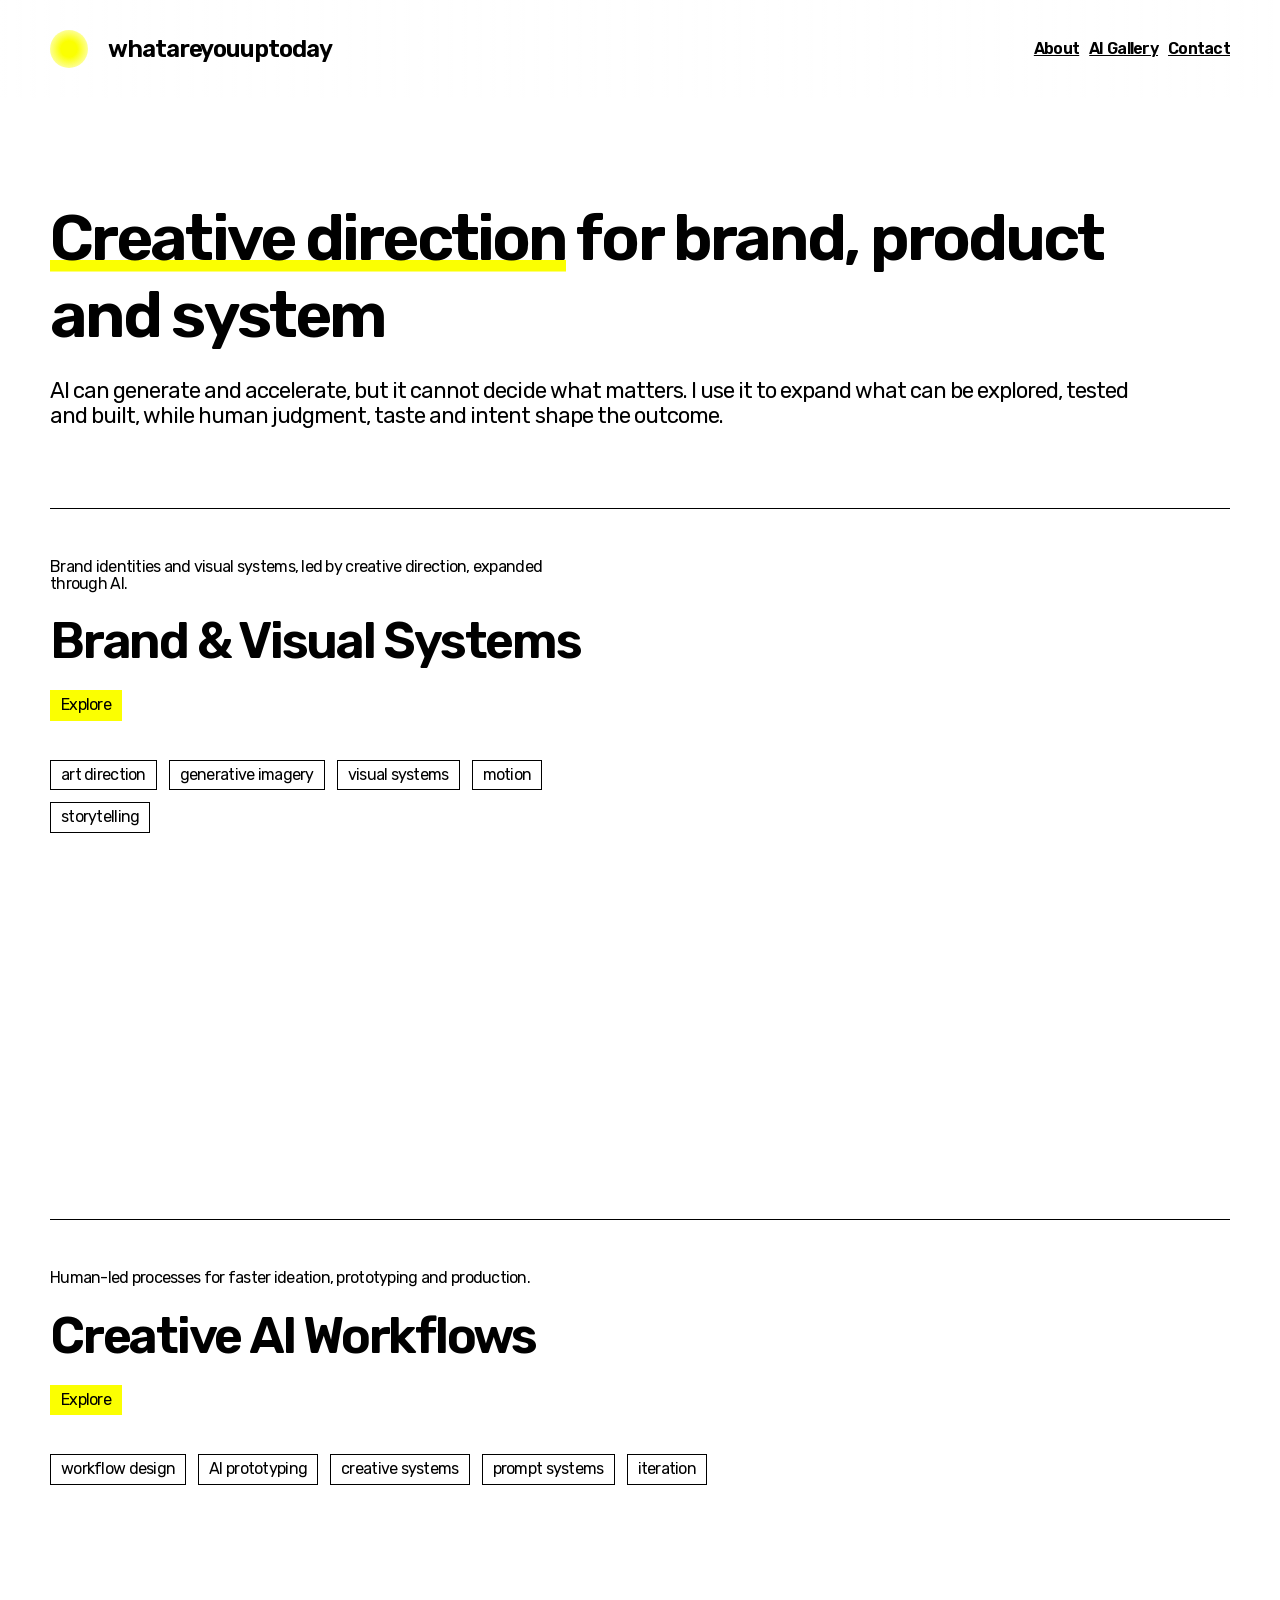
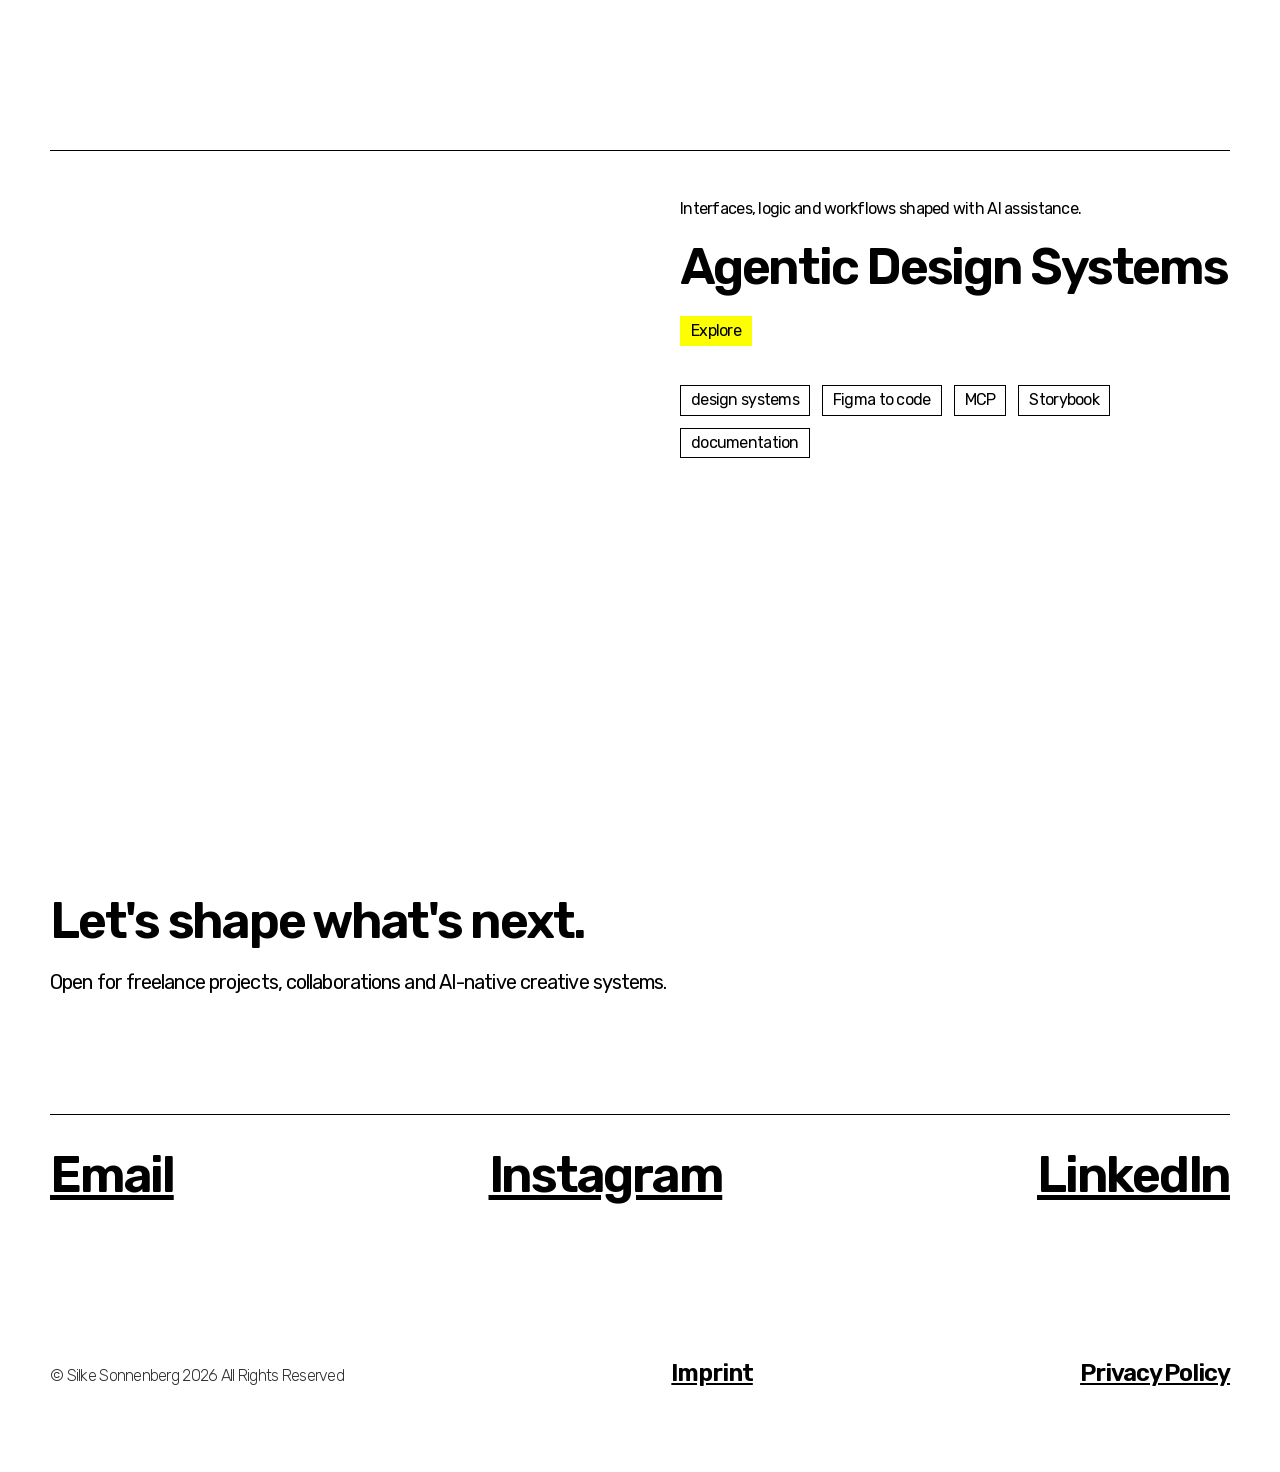
==== index.html @ 744fd03e "Add AI Gallery page with masonry wall and site nav link - New /ai-gallery page: portfolio-header + C" ====
<!DOCTYPE html>
<html lang="en">
<head>
  <meta charset="UTF-8">
  <meta name="viewport" content="width=device-width, initial-scale=1.0">
  <title>whatareyouuptoday — Silke Sonnenberg</title>
  <meta name="description" content="Creative direction for brand, product and system. Silke Sonnenberg connects human-led design with AI-native workflows.">
  <meta property="og:title" content="whatareyouuptoday — Silke Sonnenberg">
  <meta property="og:description" content="Creative direction for brand, product and system. Silke Sonnenberg connects human-led design with AI-native workflows.">
  <meta property="og:type" content="website">
  <meta property="og:url" content="https://whatareyouuptoday.com">
  <meta property="og:image" content="https://whatareyouuptoday.com/images/og-image.webp">
  <meta name="twitter:card" content="summary_large_image">
  <meta name="twitter:title" content="whatareyouuptoday — Silke Sonnenberg">
  <meta name="twitter:description" content="Creative direction for brand, product and system. Silke Sonnenberg connects human-led design with AI-native workflows.">
  <meta name="twitter:image" content="https://whatareyouuptoday.com/images/og-image.webp">
  <link rel="icon" href="/favicon.ico" sizes="32x32">
  <link rel="icon" href="/favicon.svg" type="image/svg+xml">
  <link rel="apple-touch-icon" href="/apple-touch-icon.png">
  <link rel="manifest" href="/site.webmanifest">
  <link rel="stylesheet" href="styles.css">
  <noscript><style>.reveal{opacity:1;transform:none}</style></noscript>
</head>
<body>
  <!-- Navigation -->
  <nav class="nav">
    <a href="/" class="nav-logo">
      <div class="nav-logo-dot"></div>
      <span class="nav-logo-text">whatareyouuptoday</span>
    </a>
    <div class="nav-links">
      <a href="/about">About</a>
      <a href="/ai-gallery">AI Gallery</a>
      <a href="mailto:silke@lecaid.com">Contact</a>
    </div>
    <button class="burger" aria-label="Toggle menu">
      <span></span>
      <span></span>
      <span></span>
    </button>
  </nav>

  <!-- Mobile Overlay -->
  <div class="mobile-overlay">
    <a href="/">Home</a>
    <a href="/branding">Branding</a>
    <a href="/workflow">AI Workflows</a>
    <a href="/agentic">Agentic Design</a>
    <a href="/ai-gallery">AI Gallery</a>
    <a href="/about">About</a>
    <a href="mailto:silke@lecaid.com">Contact</a>
  </div>

  <main class="page">
    <!-- Hero Text -->
    <section class="content hero-text">
      <h1><span class="highlight-underline">Creative direction</span> for brand, product and system</h1>
      <p>AI can generate and accelerate, but it cannot decide what matters. I use it to expand what can be explored, tested and built, while human judgment, taste and intent shape the outcome.</p>
    </section>

    <!-- Project: AI Visual Design -->
    <section class="content project-card reveal">
      <div class="project-info">
        <p class="project-label">Brand identities and visual systems, led by creative direction, expanded through AI.</p>
        <h2 class="project-title">Brand &amp; Visual Systems</h2>
        <a href="/branding" class="btn">Explore</a>
        <div class="project-tags">
          <span class="tag">art direction</span>
          <span class="tag">generative imagery</span>
          <span class="tag">visual systems</span>
          <span class="tag">motion</span>
          <span class="tag">storytelling</span>
        </div>
      </div>
      <div class="project-img large">
        <div class="carousel">
          <img src="images/carousel_branding/01-branding.webp" alt="Brand visual 1">
          <img src="images/carousel_branding/02-branding.webp" alt="Brand visual 2">
          <img src="images/carousel_branding/03-branding.webp" alt="Brand visual 3">
          <img src="images/carousel_branding/04-branding.webp" alt="Brand visual 4">
          <img src="images/carousel_branding/05-branding.webp" alt="Brand visual 5">
          <img src="images/carousel_branding/06-branding.webp" alt="Brand visual 6">
          <img src="images/carousel_branding/07-branding.webp" alt="Brand visual 7">
          <img src="images/carousel_branding/08-branding.webp" alt="Brand visual 8">
        </div>
      </div>
    </section>

    <!-- Project: AI Integration in Creative Workflows -->
    <section class="content project-card reveal">
      <div class="project-info">
        <p class="project-label">Human-led processes for faster ideation, prototyping and production.</p>
        <h2 class="project-title">Creative AI Workflows</h2>
        <a href="/workflow" class="btn">Explore</a>
        <div class="project-tags">
          <span class="tag">workflow design</span>
          <span class="tag">AI prototyping</span>
          <span class="tag">creative systems</span>
          <span class="tag">prompt systems</span>
          <span class="tag">iteration</span>
        </div>
      </div>
      <div class="project-img medium">
        <video autoplay loop muted playsinline style="object-fit: contain; width: 100%; height: 100%; mix-blend-mode: multiply; -webkit-mask-image: linear-gradient(to bottom, transparent 0%, black 5%); mask-image: linear-gradient(to bottom, transparent 0%, black 5%);">
          <source src="videos/flow.mp4" type="video/mp4">
        </video>
      </div>
    </section>

    <!-- Project: Agentic Design -->
    <section class="content project-card reverse reveal">
      <div class="project-info">
        <p class="project-label">Interfaces, logic and workflows shaped with AI assistance.</p>
        <h2 class="project-title">Agentic Design Systems</h2>
        <a href="/agentic" class="btn">Explore</a>
        <div class="project-tags">
          <span class="tag">design systems</span>
          <span class="tag">Figma to code</span>
          <span class="tag">MCP</span>
          <span class="tag">Storybook</span>
          <span class="tag">documentation</span>
        </div>
      </div>
      <div class="project-img large">
        <video autoplay loop muted playsinline style="object-fit: contain; width: 100%; height: 100%; mix-blend-mode: multiply; -webkit-mask-image: linear-gradient(to bottom, transparent, black 5%, black 95%, transparent), linear-gradient(to right, transparent, black 5%, black 95%, transparent); -webkit-mask-composite: destination-in; mask-image: linear-gradient(to bottom, transparent, black 5%, black 95%, transparent), linear-gradient(to right, transparent, black 5%, black 95%, transparent); mask-composite: intersect;">
          <source src="videos/loader.mp4" type="video/mp4">
        </video>
      </div>
    </section>

    <!-- Say Hi -->
    <section class="content say-hi reveal">
      <h2>Let's shape what's next.</h2>
      <p class="say-hi-text">Open for freelance projects, collaborations and AI-native creative systems.</p>
    </section>

    <!-- Footer -->
    <footer class="content footer">
      <div class="footer-links">
        <a href="mailto:silke@lecaid.com">Email</a>
        <a href="https://www.instagram.com/whatareyouuptoday/" target="_blank" rel="noopener">Instagram</a>
        <a href="https://www.linkedin.com/in/silke-sonnenberg" target="_blank" rel="noopener">LinkedIn</a>
      </div>
      <div class="footer-bottom">
        <p class="caption">&copy; Silke Sonnenberg 2026 All Rights Reserved</p>
        <p><a href="/imprint">Imprint</a></p>
        <p><a href="/privacy">Privacy Policy</a></p>
      </div>
    </footer>
  </main>

  <script>
    const burger = document.querySelector('.burger');
    const overlay = document.querySelector('.mobile-overlay');

    burger.addEventListener('click', () => {
      burger.classList.toggle('active');
      overlay.classList.toggle('active');
      document.body.style.overflow = overlay.classList.contains('active') ? 'hidden' : '';
    });

    overlay.querySelectorAll('a').forEach(link => {
      link.addEventListener('click', () => {
        burger.classList.remove('active');
        overlay.classList.remove('active');
        document.body.style.overflow = '';
      });
    });

    const observer = new IntersectionObserver((entries) => {
      entries.forEach(entry => {
        if (entry.isIntersecting) {
          entry.target.classList.add('visible');
          observer.unobserve(entry.target);
        }
      });
    }, { threshold: 0.15 });

    document.querySelectorAll('.reveal').forEach(el => observer.observe(el));

    document.querySelectorAll('video source[src*="flow.mp4"]').forEach(s => { s.parentElement.playbackRate = 2; });
  </script>
<script defer src="/_vercel/insights/script.js"></script>
<script defer src="/_vercel/speed-insights/script.js"></script>
</body>
</html>
---- styles.css ----
/* ==========================================
   whatareyouuptoday — Portfolio Styles
   ========================================== */

/* Self-hosted Rubik (GDPR compliant — no Google Fonts CDN requests) */
@font-face {
  font-family: 'Rubik';
  font-style: normal;
  font-weight: 300;
  font-display: swap;
  src: url(fonts/rubik-latin.woff2) format('woff2');
}

@font-face {
  font-family: 'Rubik';
  font-style: normal;
  font-weight: 400;
  font-display: swap;
  src: url(fonts/rubik-latin.woff2) format('woff2');
}

@font-face {
  font-family: 'Rubik';
  font-style: normal;
  font-weight: 600;
  font-display: swap;
  src: url(fonts/rubik-latin.woff2) format('woff2');
}

/* Reset & Base */
*, *::before, *::after {
  margin: 0;
  padding: 0;
  box-sizing: border-box;
}

html {
  scroll-behavior: smooth;
}

body {
  font-family: 'Rubik', sans-serif;
  font-size: 20px;
  background: #ffffff;
  color: #000000;
  -webkit-font-smoothing: antialiased;
  -moz-osx-font-smoothing: grayscale;
}

a {
  color: inherit;
  text-decoration: underline;
}

img {
  display: block;
  max-width: 100%;
}

/* ==========================================
   Typography
   ========================================== */

.heading {
  font-weight: 600;
  font-size: 38px;
  line-height: 1.2;
  letter-spacing: -1.71px;
}

.body-copy {
  font-weight: 400;
  line-height: 1.15;
  letter-spacing: -0.9px;
}

.caption-2 {
  font-weight: 400;
  font-size: 16px;
  line-height: 1.03;
  letter-spacing: -0.72px;
}

.link-text {
  font-weight: 400;
  font-size: 16px;
  line-height: 1.03;
  letter-spacing: -0.72px;
}

.caption {
  font-weight: 300;
  font-size: 16px;
  line-height: 1.25;
  letter-spacing: -0.72px;
  color: #313131;
}

.caption-3 {
  font-weight: 300;
  font-size: 16px;
  line-height: 1.03;
  letter-spacing: -0.72px;
}

/* ==========================================
   Layout
   ========================================== */

.page {
  display: flex;
  flex-direction: column;
  align-items: center;
  padding: 0 50px;
  min-height: 100vh;
}

.content {
  width: 100%;
  max-width: 1180px;
}

/* ==========================================
   Navigation
   ========================================== */

.nav {
  position: fixed;
  top: 0;
  left: 0;
  right: 0;
  display: flex;
  align-items: center;
  justify-content: space-between;
  padding: 30px 50px 30px;
  z-index: 100;
  background: linear-gradient(to right, rgba(255,255,255,0.95), rgba(255,255,255,0.6));
  backdrop-filter: blur(8px);
  -webkit-backdrop-filter: blur(8px);
}

.nav-logo {
  display: flex;
  align-items: center;
  gap: 20px;
  text-decoration: none;
}

.nav-logo-dot {
  width: 38px;
  height: 38px;
  background: radial-gradient(circle, #fbff01 30%, transparent 100%);
  border-radius: 50%;
  flex-shrink: 0;
  animation: morph 6s ease-in-out infinite;
}

@keyframes morph {
  0%   { border-radius: 50%; transform: scale(1) rotate(0deg); }
  25%  { border-radius: 45% 55% 50% 50%; transform: scale(1.1) rotate(90deg); }
  50%  { border-radius: 50% 45% 55% 50%; transform: scale(1.15) rotate(180deg); }
  75%  { border-radius: 55% 50% 45% 55%; transform: scale(1.1) rotate(270deg); }
  100% { border-radius: 50%; transform: scale(1) rotate(360deg); }
}

.nav-logo-text {
  font-weight: 600;
  font-size: 24px;
  line-height: 1.52;
  letter-spacing: -1.08px;
  white-space: nowrap;
}

.nav-links {
  display: flex;
  align-items: center;
  gap: 10px;
  font-weight: 600;
  font-size: 16px;
  line-height: 1.03;
  letter-spacing: -0.72px;
}

.nav-links a {
  text-decoration: underline;
}

/* Mobile burger */
.burger {
  display: none;
  flex-direction: column;
  gap: 6px;
  cursor: pointer;
  z-index: 200;
  background: none;
  border: none;
  padding: 4px;
}

.burger span {
  display: block;
  width: 24px;
  height: 2px;
  background: #000;
  transition: transform 0.3s, opacity 0.3s;
}

.burger.active span:nth-child(1) {
  transform: translateY(8px) rotate(45deg);
}

.burger.active span:nth-child(2) {
  opacity: 0;
}

.burger.active span:nth-child(3) {
  transform: translateY(-8px) rotate(-45deg);
}

.mobile-overlay {
  display: none;
  position: fixed;
  inset: 0;
  background: #ffffff;
  z-index: 150;
  flex-direction: column;
  align-items: flex-start;
  justify-content: center;
  padding: 40px 20px;
  gap: 24px;
}

.mobile-overlay.active {
  display: flex;
}

.mobile-overlay a {
  font-weight: 600;
  font-size: 42px;
  line-height: 1.2;
  letter-spacing: -1.89px;
  text-decoration: none;
}

.mobile-overlay a:hover {
  text-decoration: underline;
}

/* ==========================================
   Button
   ========================================== */

.btn {
  display: inline-flex;
  align-items: center;
  justify-content: center;
  padding: 6px 10px;
  background: #fbff01;
  border: 1px solid #fbff01;
  font-family: 'Rubik', sans-serif;
  font-weight: 400;
  font-size: 16px;
  line-height: 1.03;
  letter-spacing: -0.72px;
  color: #000;
  text-decoration: none;
  cursor: pointer;
  transition: background 0.2s, transform 0.2s;
}

.btn:hover {
  background: #e8ec00;
  transform: translateY(-1px);
}

/* ==========================================
   Home — Hero Text
   ========================================== */

.hero-text {
  padding-top: 200px;
  padding-bottom: 80px;
  padding-right: 100px;
}

.hero-text h1 {
  font-weight: 600;
  font-size: 64px;
  line-height: 1.2;
  letter-spacing: -2.88px;
}

.hero-text p {
  font-weight: 400;
  font-size: 22px;
  line-height: 1.15;
  letter-spacing: -0.99px;
  margin-top: 24px;
}

.hero-text .btn {
  margin-top: 20px;
}

/* ==========================================
   Home — Project Cards
   ========================================== */

.project-card {
  display: flex;
  gap: 50px;
  align-items: flex-start;
  border-top: 0.5px solid #000;
  padding: 50px 0 80px;
}

.project-card.reverse {
  flex-direction: row-reverse;
}

.project-info {
  flex: 1;
  display: flex;
  flex-direction: column;
  gap: 19px;
  min-width: 0;
  align-items: flex-start;
}

.project-label {
  font-weight: 400;
  font-size: 16px;
  line-height: 1.03;
  letter-spacing: -0.72px;
}

.project-title {
  font-weight: 600;
  font-size: 50px;
  line-height: 1.2;
  letter-spacing: -2.25px;
}

/* Tags */
.project-tags {
  display: flex;
  flex-wrap: wrap;
  gap: 12px;
  margin-top: 20px;
}

.tag {
  display: inline-flex;
  align-items: center;
  justify-content: center;
  padding: 6px 10px;
  border: 1px solid #000;
  font-family: 'Rubik', sans-serif;
  font-weight: 400;
  font-size: 16px;
  line-height: 1.03;
  letter-spacing: -0.72px;
  color: #000;
  white-space: nowrap;
}

.project-img {
  flex-shrink: 0;
  border-radius: 4px;
  overflow: hidden;
}

.project-img img {
  width: 100%;
  height: 100%;
  object-fit: cover;
}

.project-img.large {
  width: 580px;
  height: 580px;
}

.project-img.medium {
  width: 400px;
  height: 400px;
}

.project-img.small {
  width: 300px;
  height: 300px;
}

/* ==========================================
   Carousel — CSS Crossfade
   ========================================== */

.carousel {
  position: relative;
  width: 100%;
  height: 100%;
}

.carousel img {
  position: absolute;
  inset: 0;
  width: 100%;
  height: 100%;
  object-fit: cover;
  opacity: 0;
  animation: carousel-fade 8s infinite;
}

.carousel img:nth-child(1) { animation-delay: 0s; }
.carousel img:nth-child(2) { animation-delay: 1s; }
.carousel img:nth-child(3) { animation-delay: 2s; }
.carousel img:nth-child(4) { animation-delay: 3s; }
.carousel img:nth-child(5) { animation-delay: 4s; }
.carousel img:nth-child(6) { animation-delay: 5s; }
.carousel img:nth-child(7) { animation-delay: 6s; }
.carousel img:nth-child(8) { animation-delay: 7s; }

@keyframes carousel-fade {
  0%      { opacity: 0; }
  2%      { opacity: 1; }
  12.5%   { opacity: 1; }
  14.5%   { opacity: 0; }
  100%    { opacity: 0; }
}

/* Two-image swap (used on workflow-02) */
.swap-two {
  position: relative;
  width: 100%;
  height: 100%;
}

.swap-two img {
  position: absolute;
  inset: 0;
  width: 100%;
  height: 100%;
  object-fit: cover;
  border-radius: 4px;
}

.swap-two img:nth-child(1) { animation: swap-a 8s infinite; }
.swap-two img:nth-child(2) { animation: swap-b 8s infinite; }

@keyframes swap-a {
  0%   { opacity: 1; }
  45%  { opacity: 1; }
  55%  { opacity: 0; }
  95%  { opacity: 0; }
  100% { opacity: 1; }
}

@keyframes swap-b {
  0%   { opacity: 0; }
  45%  { opacity: 0; }
  55%  { opacity: 1; }
  95%  { opacity: 1; }
  100% { opacity: 0; }
}

/* ==========================================
   Home — Say Hi
   ========================================== */

.say-hi {
  display: flex;
  flex-direction: column;
  align-items: flex-start;
  gap: 20px;
  padding: 30px 0 120px;
  padding-right: 120px;
}

.say-hi h2 {
  font-weight: 600;
  font-size: 50px;
  line-height: 1.2;
  letter-spacing: -2.25px;
}

.say-hi-text {
  font-weight: 400;
  line-height: 1.15;
  letter-spacing: -0.9px;
}

/* ==========================================
   Explore More Section
   ========================================== */

.explore-more {
  padding: 30px 0;
  display: flex;
  flex-direction: column;
  gap: 48px;
}

.explore-more-heading {
  font-weight: 600;
  font-size: 50px;
  line-height: 1.2;
  letter-spacing: -2.25px;
}

.explore-more-sub {
  font-weight: 400;
  font-size: 22px;
  line-height: 1.15;
  letter-spacing: -0.99px;
}

.explore-projects {
  display: flex;
  gap: 48px;
}

.explore-project {
  flex: 1;
  border-top: 0.5px solid #000;
  padding: 50px 0;
  display: flex;
  flex-direction: column;
  gap: 50px;
}

.explore-project-info {
  display: flex;
  flex-direction: column;
  align-items: flex-start;
  gap: 19px;
}

.explore-project-img {
  width: 100%;
  aspect-ratio: 1;
  border-radius: 4px;
  overflow: hidden;
}

.explore-project-img img {
  width: 100%;
  height: 100%;
  object-fit: cover;
}

/* ==========================================
   Imprint Page
   ========================================== */

.imprint {
  padding-top: 200px;
  padding-bottom: 80px;
  max-width: 1180px;
}

.imprint-inner {
  max-width: 800px;
}

.imprint-title {
  font-weight: 600;
  font-size: 52px;
  line-height: 1.2;
  letter-spacing: -2.34px;
  margin-bottom: 40px;
}

.imprint-block {
  margin-bottom: 40px;
}

.imprint-block h2 {
  font-weight: 600;
  font-size: 22px;
  line-height: 1.15;
  letter-spacing: -0.99px;
  margin-bottom: 12px;
}

.imprint-block p {
  font-weight: 400;
  font-size: 18px;
  line-height: 1.5;
  letter-spacing: -0.81px;
}

.imprint-block p + p {
  margin-top: 12px;
}

.imprint-block ul {
  font-weight: 400;
  font-size: 18px;
  line-height: 1.5;
  letter-spacing: -0.81px;
  padding-left: 20px;
  margin-top: 12px;
}

.imprint-block ul + p {
  margin-top: 12px;
}

/* ==========================================
   Footer
   ========================================== */

.footer {
  display: flex;
  flex-direction: column;
  justify-content: space-between;
  padding-bottom: 80px;
  width: 100%;
}

.footer-links {
  display: flex;
  justify-content: space-between;
  border-top: 1px solid #000;
  padding: 30px 0 150px;
}

.footer-links a {
  font-weight: 600;
  font-size: 50px;
  line-height: 1.2;
  letter-spacing: -2.25px;
  text-decoration: underline;
}

.footer-bottom {
  display: flex;
  justify-content: space-between;
  align-items: baseline;
  font-weight: 600;
  font-size: 24px;
  line-height: 1.52;
  letter-spacing: -1.08px;
}

/* ==========================================
   Portfolio Page — Header
   ========================================== */

.portfolio-header {
  padding-top: 200px;
  padding-bottom: 80px;
  padding-right: 100px;
  display: flex;
  flex-direction: column;
  gap: 20px;
}

.portfolio-header .title-group {
  display: flex;
  flex-direction: column;
  gap: 19px;
}

.portfolio-header .subtitle {
  font-weight: 400;
  font-size: 18px;
  line-height: 1.03;
  letter-spacing: -0.81px;
}

.portfolio-header h1 {
  font-weight: 600;
  font-size: 64px;
  line-height: 1.2;
  letter-spacing: -2.88px;
}

.highlight-underline {
  background-image: linear-gradient(#FBFF01, #FBFF01);
  background-position: 0 88%;
  background-size: 100% 0.18em;
  background-repeat: no-repeat;
  padding-bottom: 0.05em;
}

.portfolio-header .description {
  font-weight: 600;
  font-size: 50px;
  line-height: 1.2;
  letter-spacing: -2.25px;
}

.portfolio-intro {
  font-weight: 400;
  line-height: 1.15;
  letter-spacing: -0.9px;
}

/* ==========================================
   Portfolio Page — Image Gallery
   ========================================== */

.gallery-item {
  padding: 30px 0 80px;
  display: flex;
  flex-direction: column;
  gap: 24px;
}

.gallery-item.center {
  align-items: center;
  padding-left: 240px;
  padding-right: 240px;
}

.gallery-item.left {
  align-items: flex-start;
  padding-right: 300px;
}

.gallery-item.right {
  align-items: flex-end;
  padding-left: 200px;
}

.gallery-item.wide {
  align-items: flex-start;
}

.gallery-item.medium-left {
  align-items: flex-start;
}

.gallery-item.medium-center {
  align-items: center;
  padding-left: 130px;
  padding-right: 130px;
}

.gallery-item.small-center {
  align-items: center;
  padding-left: 280px;
  padding-right: 280px;
}

.gallery-img {
  width: 100%;
  overflow: hidden;
}

.gallery-img img {
  width: 100%;
  height: 100%;
  object-fit: cover;
  display: block;
}

.gallery-img.portrait {
  aspect-ratio: 2521 / 3358;
}

.gallery-img.landscape {
  aspect-ratio: 778 / 584;
}

.gallery-img.landscape-wide {
  aspect-ratio: 3034 / 2025;
}

.gallery-img.wide-cinema {
  aspect-ratio: 1100 / 600;
}

.gallery-img.fixed-medium {
  width: 862px;
  height: 500px;
}

.gallery-img.square {
  width: 620px;
  height: 620px;
}

.gallery-img.full-wide {
  aspect-ratio: 978 / 567;
}

.gallery-caption {
  font-weight: 300;
  font-size: 16px;
  line-height: 1.25;
  letter-spacing: -0.72px;
  color: #313131;
  width: 100%;
}

.gallery-caption.text-center {
  text-align: center;
}

.gallery-text {
  display: flex;
  flex-direction: column;
  align-items: flex-start;
  gap: 8px;
}

.frame-skill {
  background: #e9e9e9;
  padding: 6px;
  margin-top: 12px;
}

.frame-skill p {
  font-weight: 400;
  font-size: 16px;
  line-height: 1.15;
  letter-spacing: -0.72px;
  color: #313131;
}

.gallery-text > .btn,
.gallery-text .btn-row {
  margin-top: 16px;
}

.btn-row .btn {
  margin-top: 0;
}

.btn-row {
  display: flex;
  flex-wrap: wrap;
  gap: 12px;
}

.gallery-item.right .gallery-text,
.gallery-item.right .gallery-caption {
  align-self: stretch;
}

/* ==========================================
   Portfolio Page — Mid Text
   ========================================== */

.mid-text {
  padding-bottom: 80px;
  padding-right: 100px;
}

.mid-text p {
  font-weight: 600;
  font-size: 50px;
  line-height: 1.2;
  letter-spacing: -2.25px;
}

/* ==========================================
   About Page
   ========================================== */

.about-bio {
  padding: 200px 0 100px;
  padding-right: 120px;
}

.about-intro {
  display: flex;
  flex-direction: column;
  gap: 24px;
}

.about-headline {
  font-weight: 600;
  font-size: 64px;
  line-height: 1.2;
  letter-spacing: -2.88px;
}

.about-body {
  font-weight: 400;
  font-size: 22px;
  line-height: 1.15;
  letter-spacing: -0.99px;
  display: flex;
  flex-direction: column;
  gap: 0;
}

.about-body .about-break {
  margin-bottom: 24px;
}

.about-skill {
  display: flex;
  flex-direction: column;
  gap: 16px;
}

.about-skill .project-tags {
  margin-top: 0;
}

.about-skill-title {
  font-weight: 600;
  font-size: 38px;
  line-height: 1.2;
  letter-spacing: -1.71px;
}

.about-body + .about-skill {
  margin-top: 26px;
}

.about-skill + .about-skill {
  margin-top: 24px;
}

.about-now {
  display: flex;
  gap: 50px;
  padding-bottom: 100px;
}

.about-now-left {
  width: 565px;
  flex-shrink: 0;
  border-top: 0.75px solid #000;
  padding-top: 200px;
  padding-bottom: 80px;
}

.about-now-text {
  display: flex;
  flex-direction: column;
  align-items: flex-start;
  gap: 20px;
}

.about-now-label {
  font-weight: 400;
  font-size: 16px;
  line-height: 1.03;
  letter-spacing: -0.72px;
}

.about-now-heading {
  font-weight: 600;
  font-size: 52px;
  line-height: 1.2;
  letter-spacing: -2.34px;
}

.about-now-body {
  font-weight: 400;
  font-size: 22px;
  line-height: 1.15;
  letter-spacing: -0.99px;
}

.about-now-right {
  flex: 1;
  display: flex;
  flex-direction: column;
}

.about-portrait {
  width: 565px;
  height: 966px;
  overflow: hidden;
}

.about-portrait img {
  width: 100%;
  height: 100%;
  object-fit: cover;
}

.explore-more-cta {
  display: flex;
  flex-direction: column;
  gap: 20px;
}

/* ==========================================
   AI Gallery — Masonry Wall
   ========================================== */

.gallery-grid {
  column-count: 3;
  column-gap: 20px;
  margin-top: 48px;
}

.gallery-tile {
  break-inside: avoid;
  margin-bottom: 20px;
  overflow: hidden;
  background: #e9e9e9;
}

.gallery-tile img {
  display: block;
  width: 100%;
  height: auto;
  transition: transform 0.6s cubic-bezier(0.16, 1, 0.3, 1);
}

.gallery-tile:hover img {
  transform: scale(1.04);
}

@media (max-width: 1024px) {
  .gallery-grid { column-count: 2; }
}

@media (max-width: 768px) {
  .gallery-grid {
    column-count: 2;
    margin-top: 30px;
  }
}

/* ==========================================
   Scroll Reveal Animations
   ========================================== */

.reveal {
  opacity: 0;
  transform: translateY(32px);
  transition: opacity 0.7s cubic-bezier(0.16, 1, 0.3, 1),
              transform 0.7s cubic-bezier(0.16, 1, 0.3, 1);
}

.reveal.visible {
  opacity: 1;
  transform: translateY(0);
}

/* ==========================================
   Responsive — Tablet (max-width: 1024px)
   ========================================== */

@media (max-width: 1024px) {
  .page {
    padding: 0 50px;
  }

  .nav {
    padding: 30px 50px;
  }

  .hero-text {
    padding-top: 200px;
    padding-right: 0;
  }

  .hero-text h1 {
    font-size: 42px;
    letter-spacing: -1.89px;
  }

  .hero-text p {
    font-size: 18px;
    letter-spacing: -0.81px;
  }

  /* Project cards — stack on tablet */
  .project-card {
    gap: 50px;
  }

  .project-img.large {
    width: 325px;
    height: 325px;
  }

  .project-img.medium {
    width: 325px;
    height: 325px;
  }

  .project-img.small {
    width: 325px;
    height: 325px;
  }

  .project-card.reverse {
    flex-direction: row;
  }

  .project-title {
    font-size: 36px;
    letter-spacing: -1.62px;
  }

  /* Gallery */
  .gallery-item.center {
    padding-left: 100px;
    padding-right: 100px;
  }

  .gallery-item.left {
    padding-right: 0;
  }

  .gallery-item.right {
    padding-left: 100px;
  }

  .gallery-item.medium-center {
    padding-left: 50px;
    padding-right: 50px;
  }

  .gallery-item.small-center {
    padding-left: 100px;
    padding-right: 100px;
  }

  .gallery-img.fixed-medium {
    width: 100%;
    height: auto;
    aspect-ratio: 862 / 500;
  }

  .gallery-img.square {
    width: 500px;
    height: 500px;
  }

  /* Portfolio header */
  .portfolio-header {
    padding-right: 0;
  }

  .portfolio-header h1 {
    font-size: 42px;
    letter-spacing: -1.89px;
  }

  .portfolio-header .description {
    font-size: 36px;
    letter-spacing: -1.62px;
  }

  /* Mid text */
  .mid-text {
    padding-right: 0;
  }

  .mid-text p {
    font-size: 36px;
    letter-spacing: -1.62px;
  }

  /* About */
  .about-bio {
    padding-right: 0;
  }

  .about-headline {
    font-size: 42px;
    letter-spacing: -1.89px;
  }

  .about-skill-title {
    font-size: 30px;
    letter-spacing: -1.35px;
  }

  .about-body + .about-skill {
    margin-top: 0;
  }

  .about-intro {
    gap: 20px;
  }

  .about-skill {
    gap: 12px;
  }

  .about-now {
    flex-direction: column;
    gap: 0;
  }

  .about-now-left {
    width: 100%;
    padding-top: 50px;
    padding-bottom: 50px;
  }

  .about-now-heading {
    font-size: 38px;
    letter-spacing: -1.71px;
  }

  .about-portrait {
    width: 451px;
    height: 697px;
  }

  /* Explore More */
  .explore-more-heading {
    font-size: 36px;
    letter-spacing: -1.62px;
  }

  .explore-projects {
    flex-direction: column;
    gap: 0;
  }

  .explore-project {
    flex-direction: row;
    gap: 50px;
  }

  .explore-project-info {
    flex: 1;
  }

  .explore-project-img {
    flex: 1;
    max-width: 50%;
  }

  .project-title {
    font-size: 36px;
    letter-spacing: -1.62px;
  }

  /* Footer */
  .footer-links a {
    font-size: 36px;
    letter-spacing: -1.62px;
  }

  .footer-bottom {
    font-size: 18px;
    letter-spacing: -0.81px;
  }

  .say-hi {
    padding-right: 0;
  }

  .say-hi h2 {
    font-size: 36px;
    letter-spacing: -1.62px;
  }

  /* Imprint */
  .imprint-title {
    font-size: 38px;
    letter-spacing: -1.71px;
  }
}

/* ==========================================
   Responsive — Mobile (max-width: 768px)
   ========================================== */

@media (max-width: 768px) {
  body {
    font-size: 18px;
  }

  .caption-2,
  .project-label {
    font-size: 16px;
  }

  .page {
    padding: 0 20px;
  }

  .nav {
    padding: 20px 20px;
  }

  .nav-links {
    display: none;
  }

  .burger {
    display: flex;
  }

  /* Hero */
  .hero-text {
    padding-top: 170px;
    padding-bottom: 40px;
    padding-right: 0;
  }

  .hero-text h1 {
    font-size: 32px;
    letter-spacing: -1.44px;
  }

  .hero-text p {
    font-size: 18px;
    letter-spacing: -0.81px;
  }

  /* Project cards — stack vertically */
  .project-card {
    flex-direction: column-reverse;
    gap: 30px;
  }

  .project-card.reverse {
    flex-direction: column-reverse;
  }

  .project-img.large,
  .project-img.medium,
  .project-img.small {
    width: 100%;
    height: auto;
    aspect-ratio: 1;
  }

  .project-title {
    font-size: 30px;
    letter-spacing: -1.35px;
  }

  /* Gallery */
  .gallery-item.center,
  .gallery-item.left,
  .gallery-item.right,
  .gallery-item.medium-center,
  .gallery-item.small-center {
    padding-left: 0;
    padding-right: 0;
  }

  .gallery-img.fixed-medium {
    width: 100%;
    height: auto;
    aspect-ratio: 862 / 500;
  }

  .gallery-img.square {
    width: 100%;
    height: auto;
    aspect-ratio: 1;
  }

  /* Portfolio header */
  .portfolio-header {
    padding-top: 170px;
    padding-right: 0;
  }

  .portfolio-header h1 {
    font-size: 32px;
    letter-spacing: -1.44px;
  }

  .portfolio-header .description {
    font-size: 30px;
    letter-spacing: -1.35px;
  }

  /* Mid text */
  .mid-text {
    padding-right: 0;
  }

  .mid-text p {
    font-size: 30px;
    letter-spacing: -1.35px;
  }

  /* About */
  .about-headline {
    font-size: 32px;
    letter-spacing: -1.44px;
  }

  .about-skill-title {
    font-size: 30px;
    letter-spacing: -1.35px;
  }

  .about-body {
    font-size: 18px;
    letter-spacing: -0.81px;
  }

  .about-body + .about-skill {
    margin-top: 48px;
  }

  .about-now {
    flex-direction: column;
  }

  .about-now-left {
    width: 100%;
    padding-top: 30px;
    padding-bottom: 30px;
  }

  .about-now-heading {
    font-size: 30px;
    letter-spacing: -1.35px;
  }

  .about-portrait {
    width: 100%;
    height: auto;
    aspect-ratio: 335 / 510;
  }

  /* Explore More */
  .explore-more-heading {
    font-size: 30px;
    letter-spacing: -1.35px;
  }

  .explore-more-sub {
    font-size: 18px;
    letter-spacing: -0.81px;
  }

  .explore-projects {
    flex-direction: column;
  }

  .explore-project {
    flex-direction: column;
  }

  .explore-project-img {
    max-width: 100%;
  }

  /* Footer */
  .footer-links {
    flex-direction: column;
    gap: 40px;
    padding-bottom: 60px;
  }

  .footer-links a {
    font-size: 30px;
    letter-spacing: -1.35px;
  }

  .footer-bottom {
    flex-direction: column;
    gap: 8px;
    font-size: 18px;
  }

  /* Say Hi */
  .say-hi {
    padding-right: 0;
    gap: 20px;
    padding-bottom: 60px;
  }

  .say-hi h2 {
    font-size: 30px;
    letter-spacing: -1.35px;
  }

  /* Imprint */
  .imprint {
    padding-top: 140px;
    padding-bottom: 60px;
  }

  .imprint-title {
    font-size: 38px;
    letter-spacing: -1.71px;
    margin-bottom: 32px;
  }

  .imprint-block {
    margin-bottom: 32px;
  }

  .imprint-block h2 {
    font-size: 20px;
    margin-bottom: 10px;
  }

  .imprint-block p {
    font-size: 16px;
  }

  .imprint-block ul {
    font-size: 16px;
  }
}
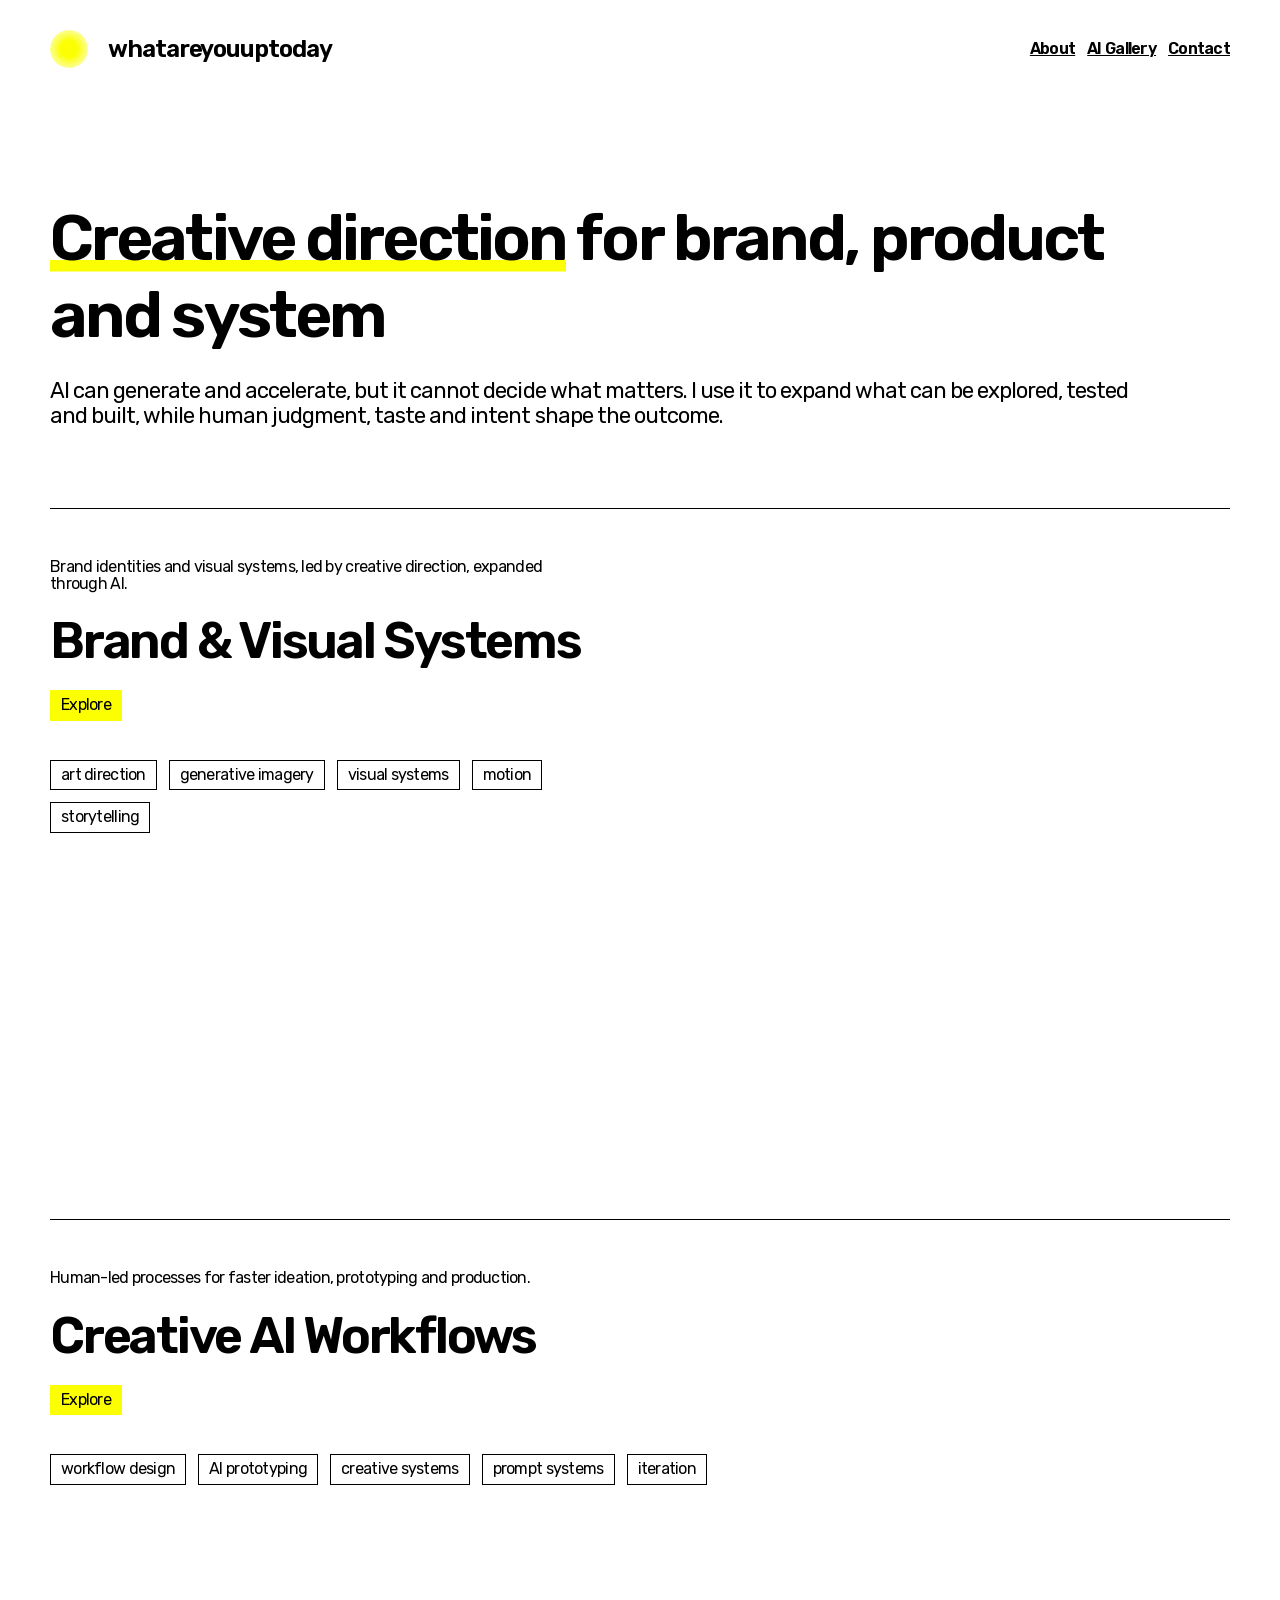
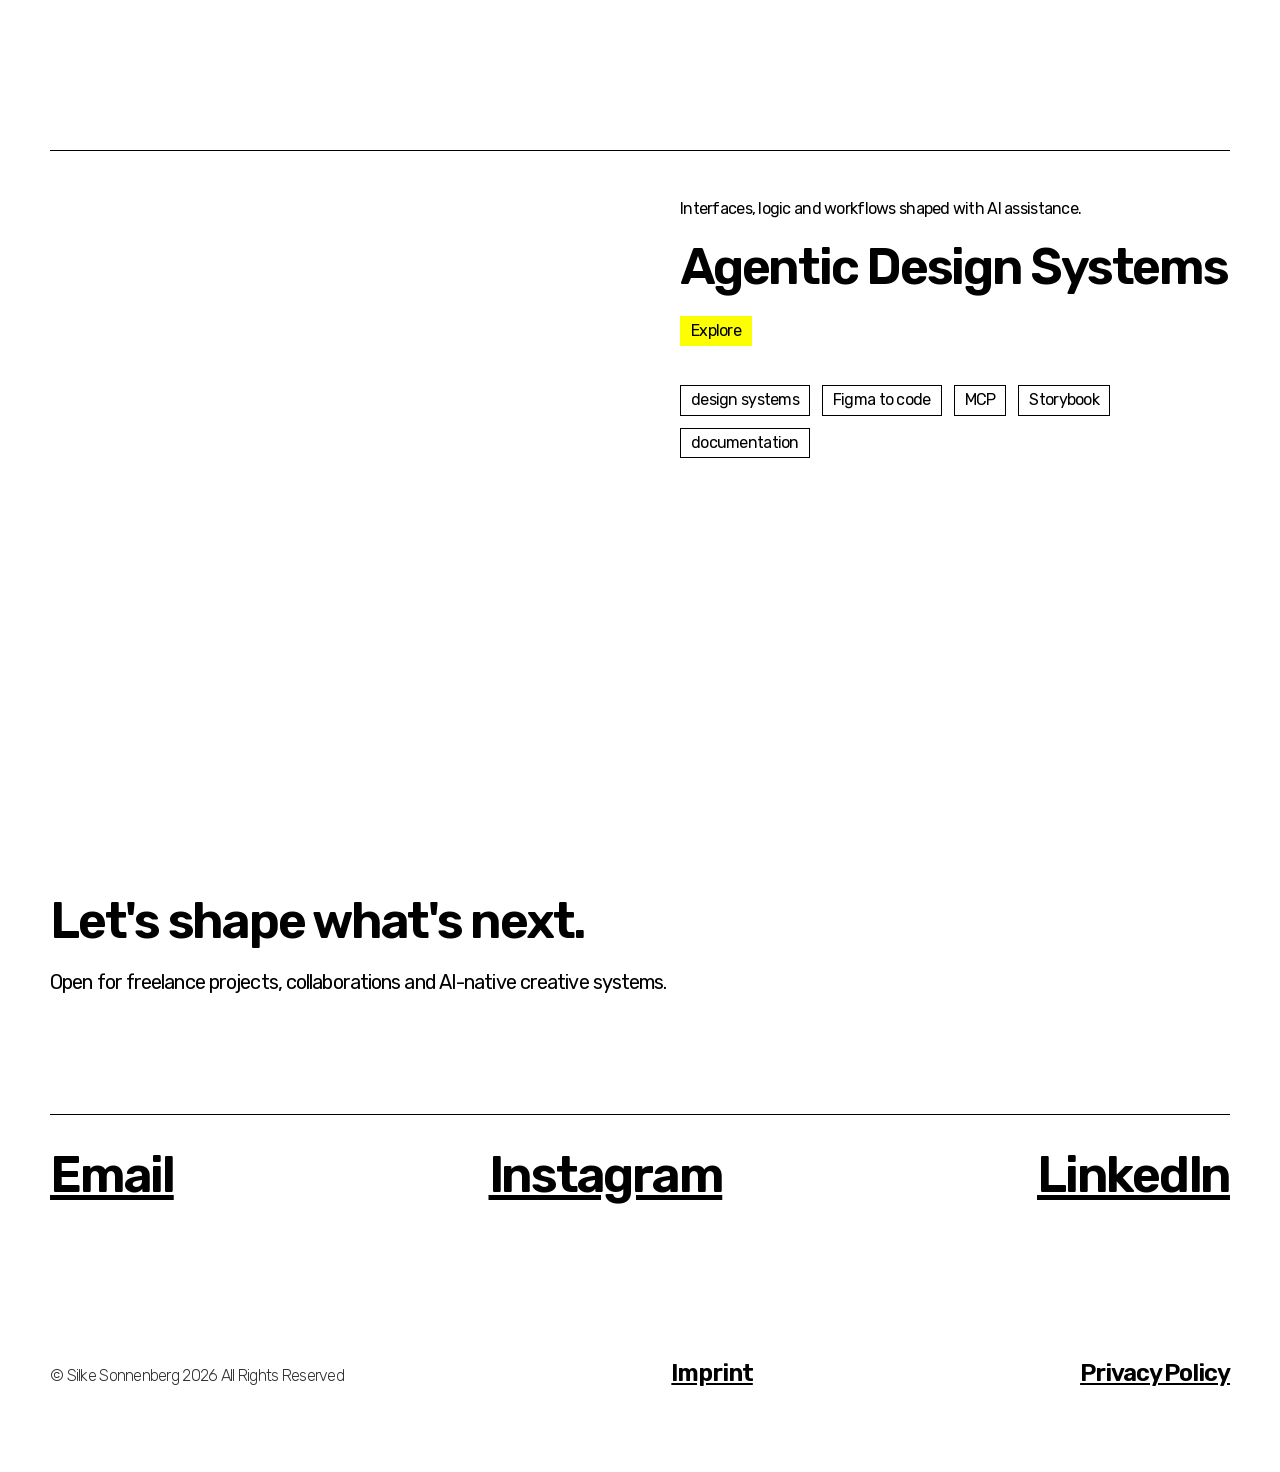
==== commit 38d5a2f9: "Add Open Graph image for social share previews - Add images/open-graph-image.jpg (1800x945, 1.91:1) " ====
--- a/index.html
+++ b/index.html
@@ -9,11 +9,11 @@
   <meta property="og:description" content="Creative direction for brand, product and system. Silke Sonnenberg connects human-led design with AI-native workflows.">
   <meta property="og:type" content="website">
   <meta property="og:url" content="https://whatareyouuptoday.com">
-  <meta property="og:image" content="https://whatareyouuptoday.com/images/og-image.webp">
+  <meta property="og:image" content="https://whatareyouuptoday.com/images/open-graph-image.jpg">
   <meta name="twitter:card" content="summary_large_image">
   <meta name="twitter:title" content="whatareyouuptoday — Silke Sonnenberg">
   <meta name="twitter:description" content="Creative direction for brand, product and system. Silke Sonnenberg connects human-led design with AI-native workflows.">
-  <meta name="twitter:image" content="https://whatareyouuptoday.com/images/og-image.webp">
+  <meta name="twitter:image" content="https://whatareyouuptoday.com/images/open-graph-image.jpg">
   <link rel="icon" href="/favicon.ico" sizes="32x32">
   <link rel="icon" href="/favicon.svg" type="image/svg+xml">
   <link rel="apple-touch-icon" href="/apple-touch-icon.png">
--- a/styles.css
+++ b/styles.css
@@ -174,7 +174,7 @@
 .nav-links {
   display: flex;
   align-items: center;
-  gap: 10px;
+  gap: 12px;
   font-weight: 600;
   font-size: 16px;
   line-height: 1.03;
@@ -988,9 +988,27 @@
    ========================================== */
 
 .gallery-grid {
+  --cols: 3;
+  margin-top: 48px;
+  /* No-JS fallback: CSS multi-column masonry */
   column-count: 3;
   column-gap: 20px;
-  margin-top: 48px;
+}
+
+/* JS-built balanced masonry: tiles distributed into shortest column */
+.gallery-grid.is-masonry {
+  column-count: initial;
+  display: flex;
+  align-items: flex-start;
+  gap: 20px;
+}
+
+.gallery-col {
+  flex: 1 1 0;
+  min-width: 0;
+  display: flex;
+  flex-direction: column;
+  gap: 20px;
 }
 
 .gallery-tile {
@@ -1000,6 +1018,10 @@
   background: #e9e9e9;
 }
 
+.gallery-grid.is-masonry .gallery-tile {
+  margin-bottom: 0;
+}
+
 .gallery-tile img {
   display: block;
   width: 100%;
@@ -1011,14 +1033,34 @@
   transform: scale(1.04);
 }
 
+/* Fade tiles in without vertical movement, so masonry columns stay
+   top-aligned even while images reveal at different heights. */
+.gallery-tile.reveal {
+  transform: none;
+}
+
 @media (max-width: 1024px) {
-  .gallery-grid { column-count: 2; }
+  .gallery-grid {
+    --cols: 2;
+    column-count: 2;
+  }
 }
 
 @media (max-width: 768px) {
   .gallery-grid {
+    --cols: 2;
     column-count: 2;
+    column-gap: 12px;
     margin-top: 30px;
+  }
+  .gallery-grid.is-masonry {
+    gap: 12px;
+  }
+  .gallery-col {
+    gap: 12px;
+  }
+  .gallery-tile {
+    margin-bottom: 12px;
   }
 }
 
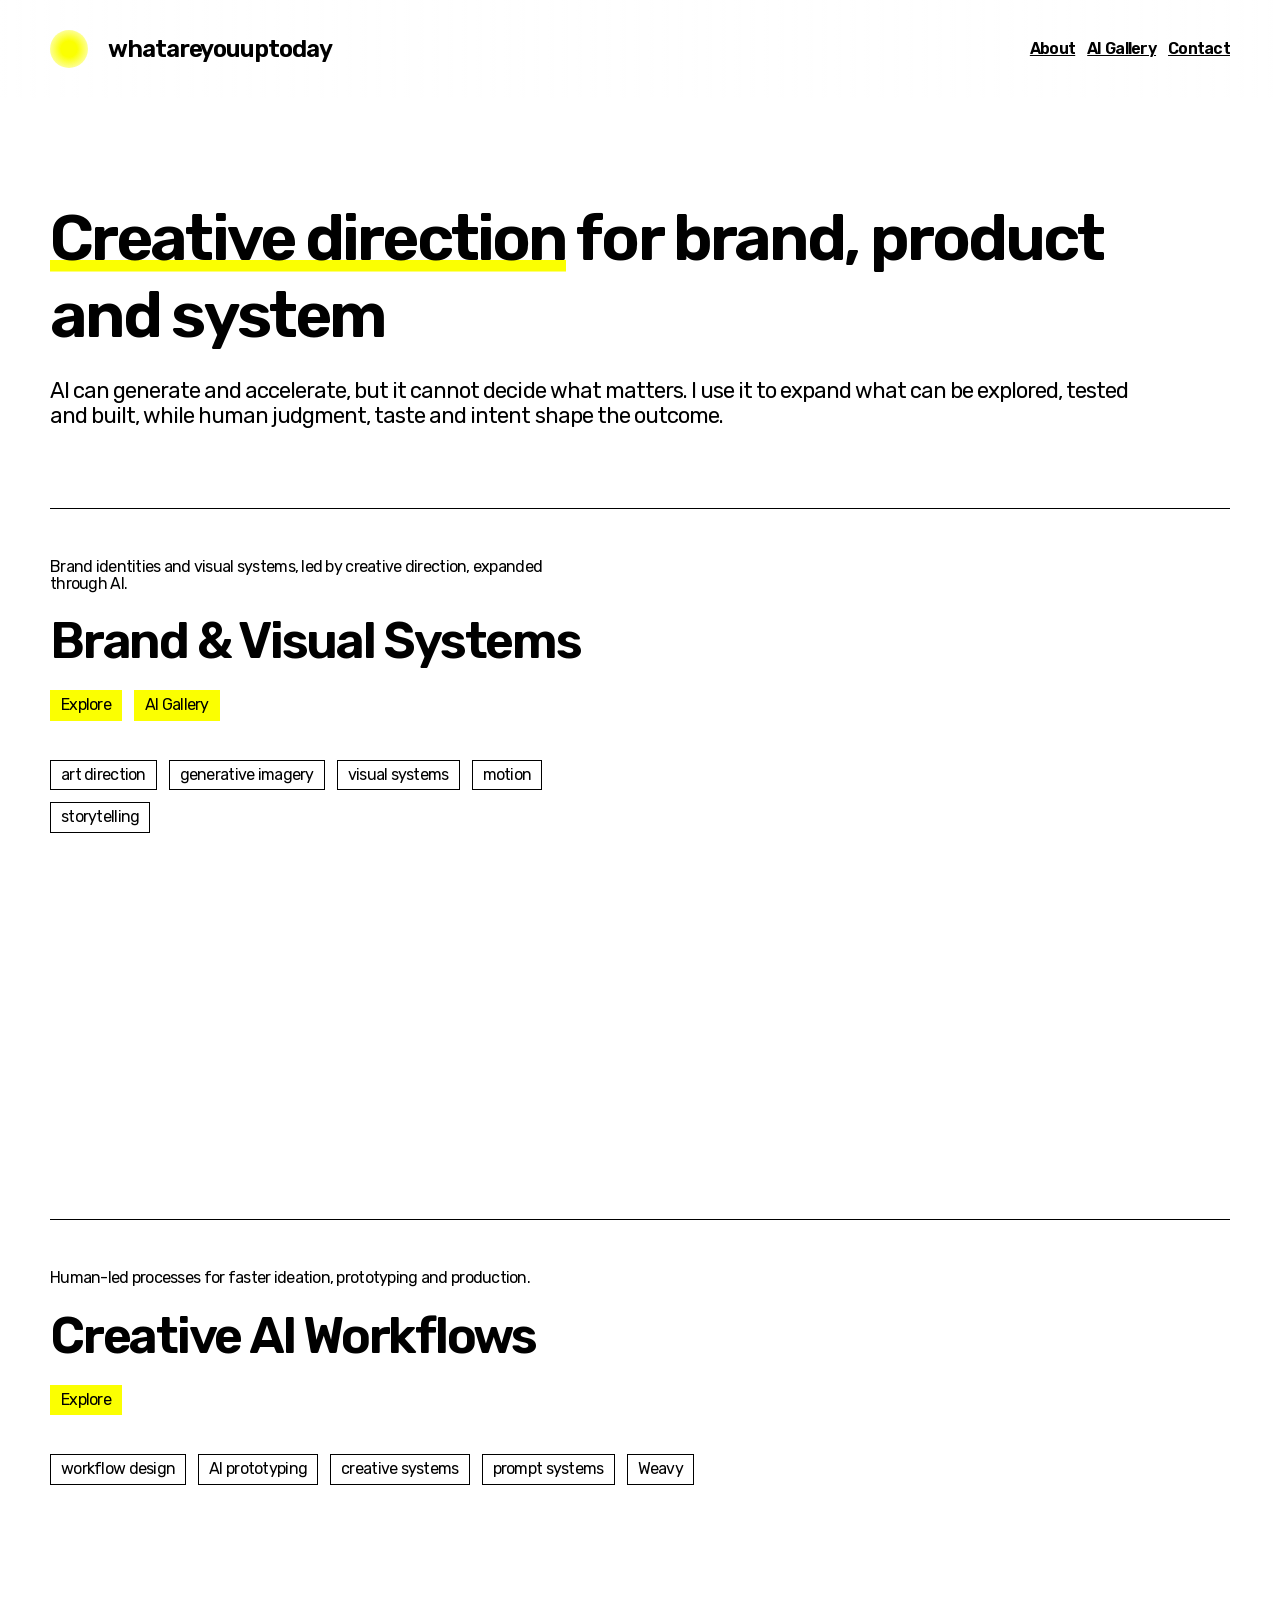
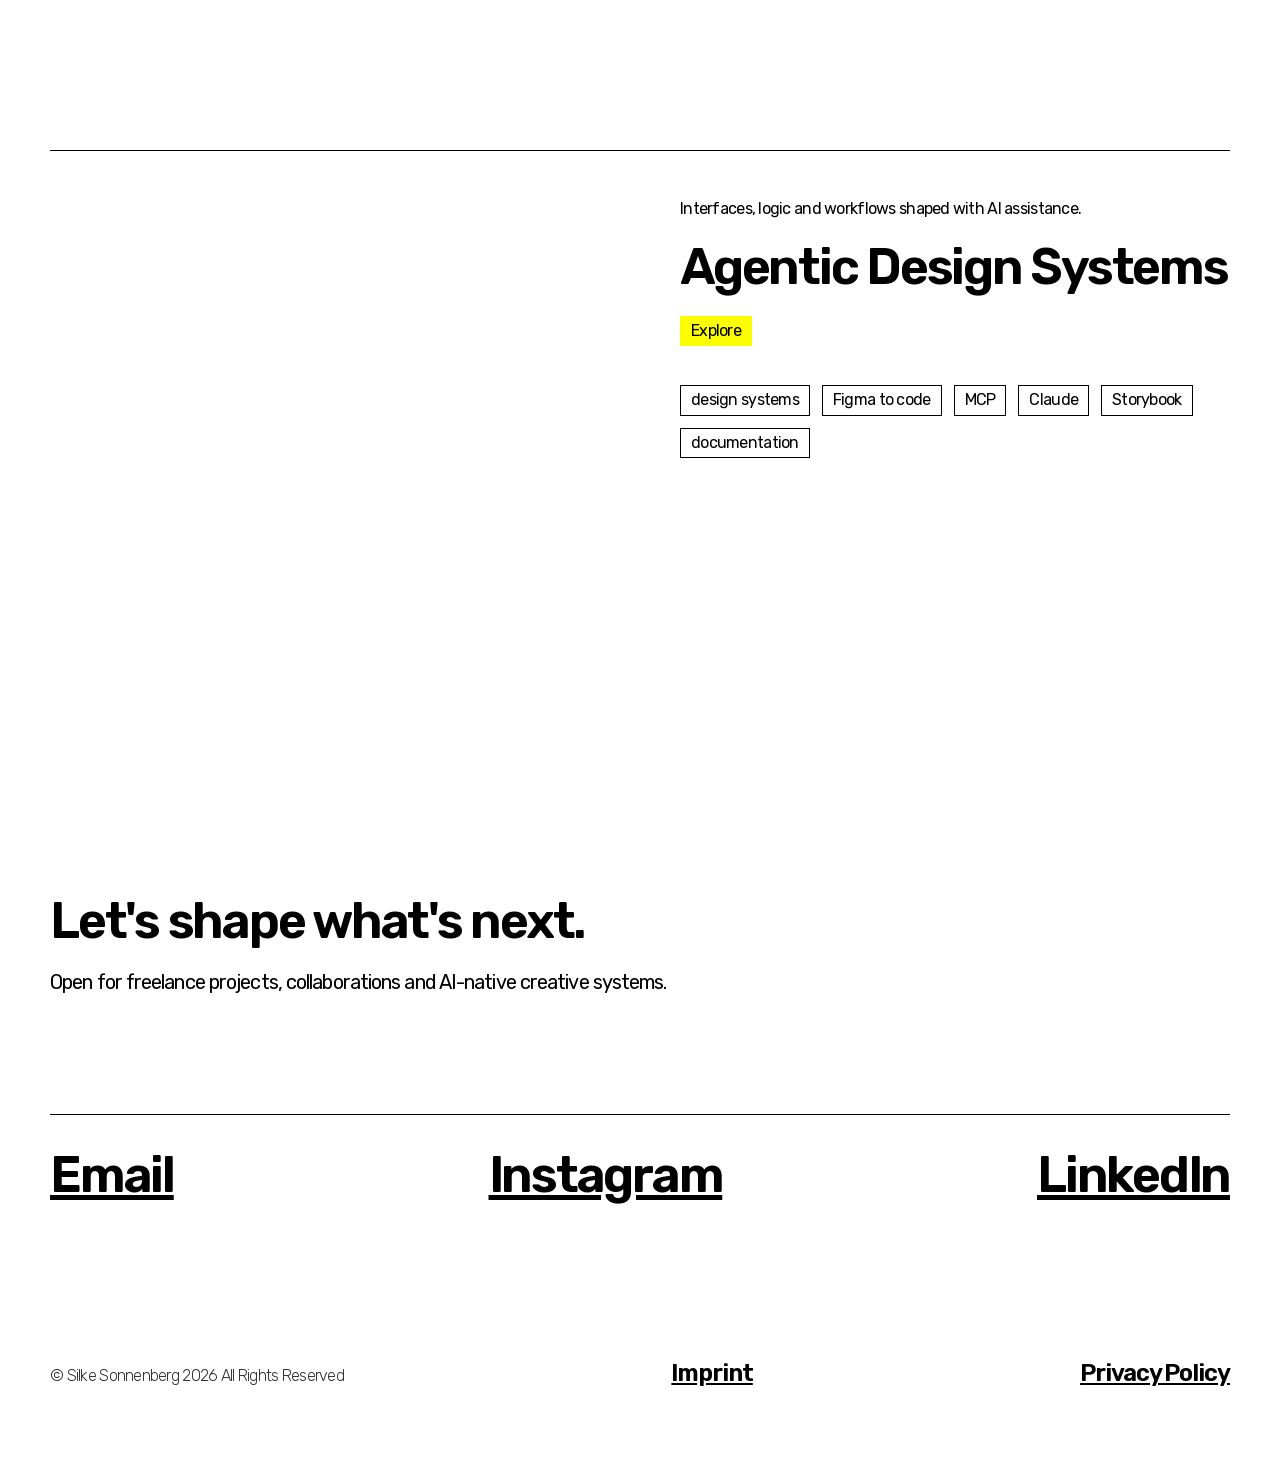
==== commit 58bb3a95: "Homepage: add AI Gallery button and update project tags - Brand & Visual Systems card: add "AI Galle" ====
--- a/index.html
+++ b/index.html
@@ -4,15 +4,15 @@
   <meta charset="UTF-8">
   <meta name="viewport" content="width=device-width, initial-scale=1.0">
   <title>whatareyouuptoday — Silke Sonnenberg</title>
-  <meta name="description" content="Creative direction for brand, product and system. Silke Sonnenberg connects human-led design with AI-native workflows.">
+  <meta name="description" content="Silke Sonnenberg pairs human-led design with AI-native workflows. AI expands what can be explored, tested and built, while taste and intent shape the outcome.">
   <meta property="og:title" content="whatareyouuptoday — Silke Sonnenberg">
-  <meta property="og:description" content="Creative direction for brand, product and system. Silke Sonnenberg connects human-led design with AI-native workflows.">
+  <meta property="og:description" content="Silke Sonnenberg pairs human-led design with AI-native workflows. AI expands what can be explored, tested and built, while taste and intent shape the outcome.">
   <meta property="og:type" content="website">
   <meta property="og:url" content="https://whatareyouuptoday.com">
   <meta property="og:image" content="https://whatareyouuptoday.com/images/open-graph-image.jpg">
   <meta name="twitter:card" content="summary_large_image">
   <meta name="twitter:title" content="whatareyouuptoday — Silke Sonnenberg">
-  <meta name="twitter:description" content="Creative direction for brand, product and system. Silke Sonnenberg connects human-led design with AI-native workflows.">
+  <meta name="twitter:description" content="Silke Sonnenberg pairs human-led design with AI-native workflows. AI expands what can be explored, tested and built, while taste and intent shape the outcome.">
   <meta name="twitter:image" content="https://whatareyouuptoday.com/images/open-graph-image.jpg">
   <link rel="icon" href="/favicon.ico" sizes="32x32">
   <link rel="icon" href="/favicon.svg" type="image/svg+xml">
@@ -58,12 +58,15 @@
       <p>AI can generate and accelerate, but it cannot decide what matters. I use it to expand what can be explored, tested and built, while human judgment, taste and intent shape the outcome.</p>
     </section>
 
-    <!-- Project: AI Visual Design -->
+    <!-- Project: Brand & Visual Systems -->
     <section class="content project-card reveal">
       <div class="project-info">
         <p class="project-label">Brand identities and visual systems, led by creative direction, expanded through AI.</p>
         <h2 class="project-title">Brand &amp; Visual Systems</h2>
-        <a href="/branding" class="btn">Explore</a>
+        <div class="btn-row">
+          <a href="/branding" class="btn">Explore</a>
+          <a href="/ai-gallery" class="btn">AI Gallery</a>
+        </div>
         <div class="project-tags">
           <span class="tag">art direction</span>
           <span class="tag">generative imagery</span>
@@ -86,7 +89,7 @@
       </div>
     </section>
 
-    <!-- Project: AI Integration in Creative Workflows -->
+    <!-- Project: Creative AI Workflows -->
     <section class="content project-card reveal">
       <div class="project-info">
         <p class="project-label">Human-led processes for faster ideation, prototyping and production.</p>
@@ -97,7 +100,7 @@
           <span class="tag">AI prototyping</span>
           <span class="tag">creative systems</span>
           <span class="tag">prompt systems</span>
-          <span class="tag">iteration</span>
+          <span class="tag">Weavy</span>
         </div>
       </div>
       <div class="project-img medium">
@@ -117,6 +120,7 @@
           <span class="tag">design systems</span>
           <span class="tag">Figma to code</span>
           <span class="tag">MCP</span>
+          <span class="tag">Claude</span>
           <span class="tag">Storybook</span>
           <span class="tag">documentation</span>
         </div>
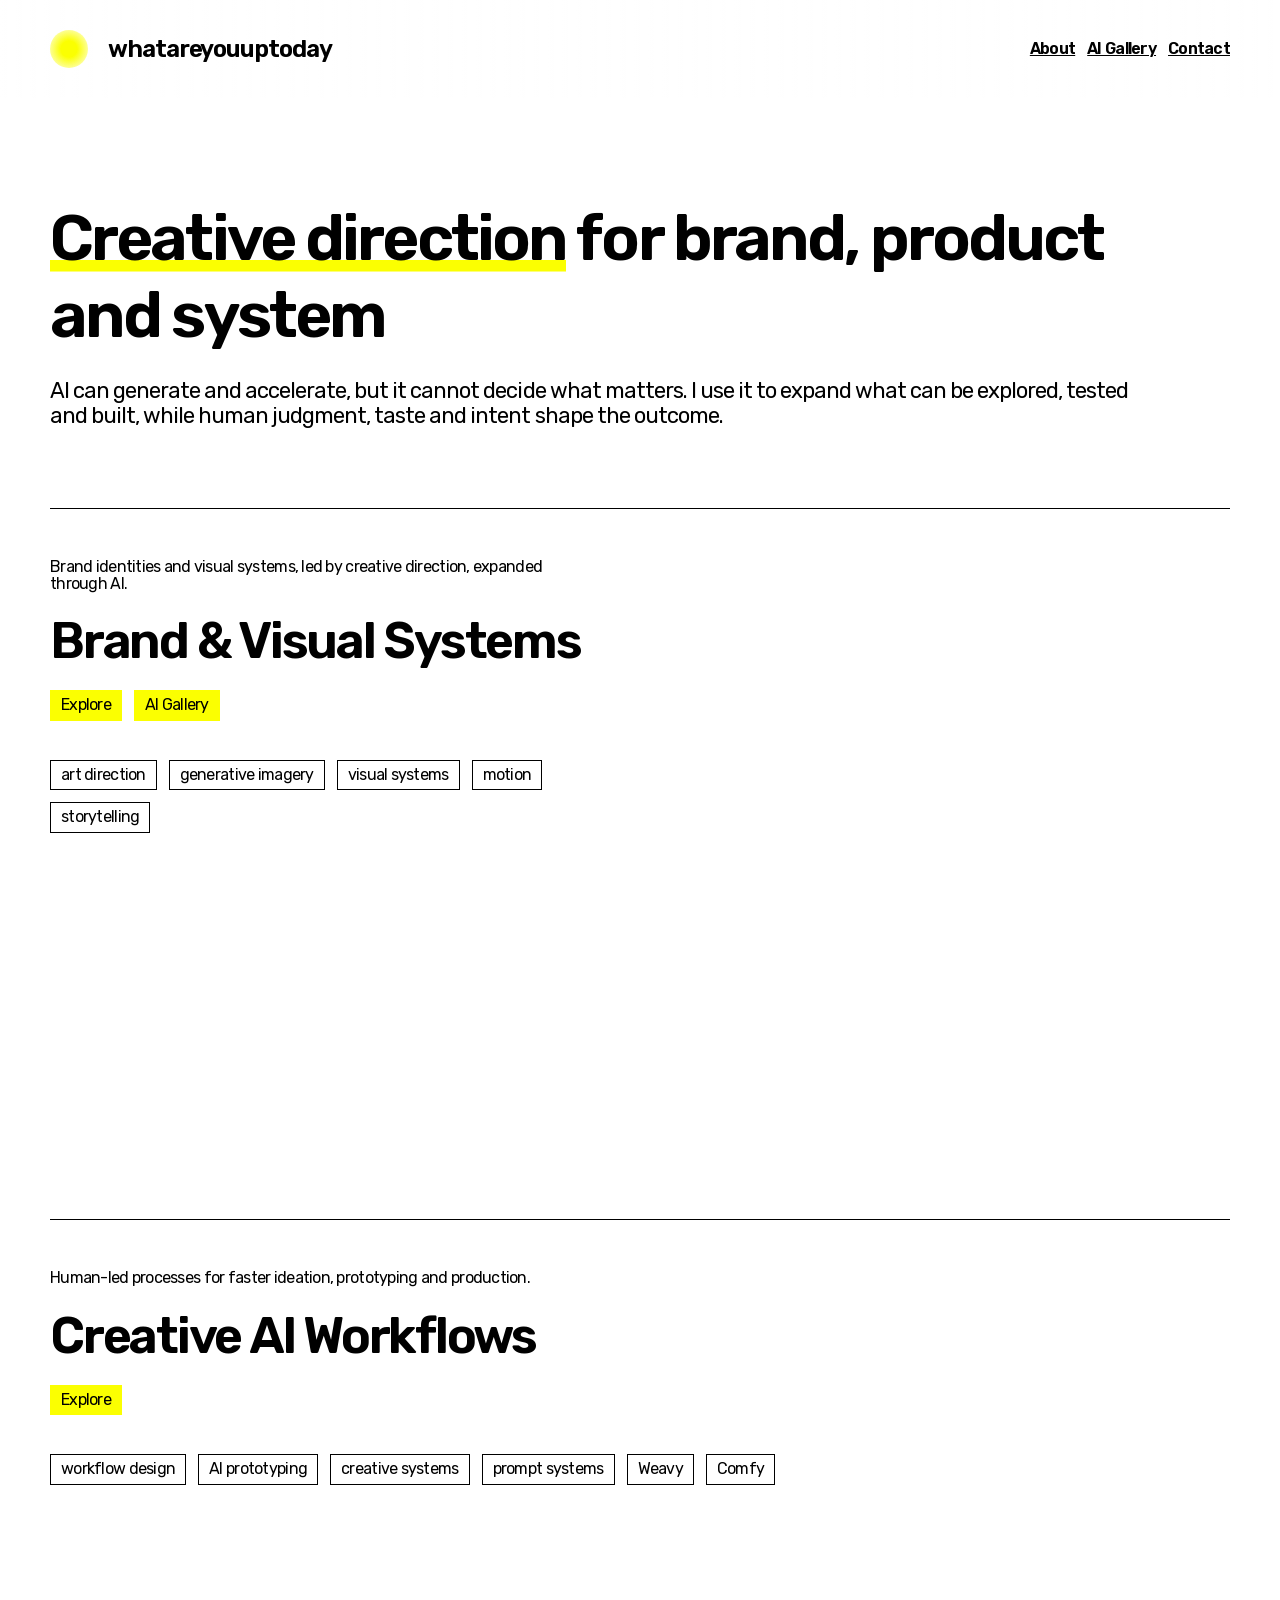
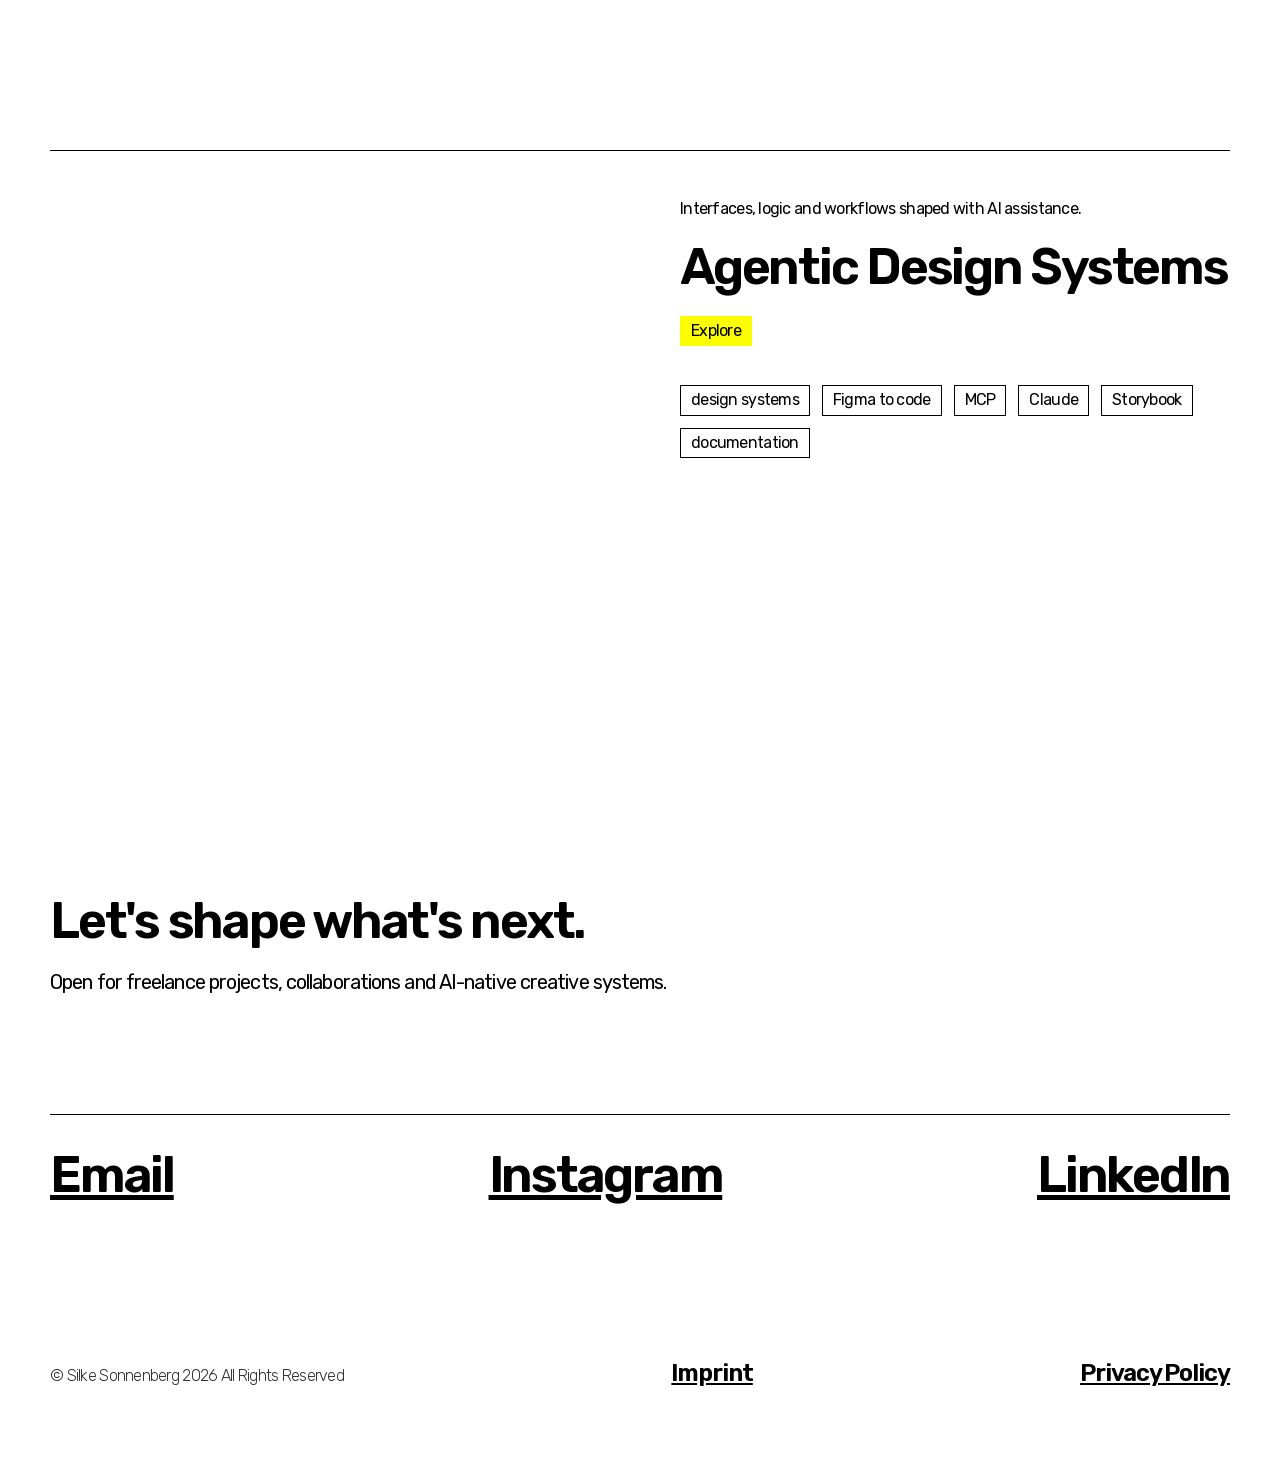
==== commit ff3a74bf: "Homepage: add Comfy tag to Creative AI Workflows card Co-Authored-By: Claude Fable 5 <noreply@anthro" ====
--- a/index.html
+++ b/index.html
@@ -101,6 +101,7 @@
           <span class="tag">creative systems</span>
           <span class="tag">prompt systems</span>
           <span class="tag">Weavy</span>
+          <span class="tag">Comfy</span>
         </div>
       </div>
       <div class="project-img medium">
--- a/styles.css
+++ b/styles.css
@@ -133,7 +133,7 @@
   align-items: center;
   justify-content: space-between;
   padding: 30px 50px 30px;
-  z-index: 100;
+  z-index: 200;
   background: linear-gradient(to right, rgba(255,255,255,0.95), rgba(255,255,255,0.6));
   backdrop-filter: blur(8px);
   -webkit-backdrop-filter: blur(8px);
@@ -171,6 +171,11 @@
   white-space: nowrap;
 }
 
+/* In the open mobile menu, show only the logo dot (wordmark is redundant there) */
+.nav:has(.burger.active) .nav-logo-text {
+  display: none;
+}
+
 .nav-links {
   display: flex;
   align-items: center;
@@ -183,6 +188,11 @@
 
 .nav-links a {
   text-decoration: underline;
+}
+
+/* Current page: not underlined (signals "you are here") */
+.nav-links a[aria-current="page"] {
+  text-decoration: none;
 }
 
 /* Mobile burger */
@@ -244,6 +254,13 @@
 
 .mobile-overlay a:hover {
   text-decoration: underline;
+}
+
+/* Secondary links (Home, Contact) de-emphasized at the wordmark size */
+.mobile-overlay a[href="/"],
+.mobile-overlay a[href^="mailto:"] {
+  font-size: 24px;
+  letter-spacing: -1.08px;
 }
 
 /* ==========================================
@@ -1022,14 +1039,16 @@
   margin-bottom: 0;
 }
 
-.gallery-tile img {
+.gallery-tile img,
+.gallery-tile video {
   display: block;
   width: 100%;
   height: auto;
   transition: transform 0.6s cubic-bezier(0.16, 1, 0.3, 1);
 }
 
-.gallery-tile:hover img {
+.gallery-tile:hover img,
+.gallery-tile:hover video {
   transform: scale(1.04);
 }
 
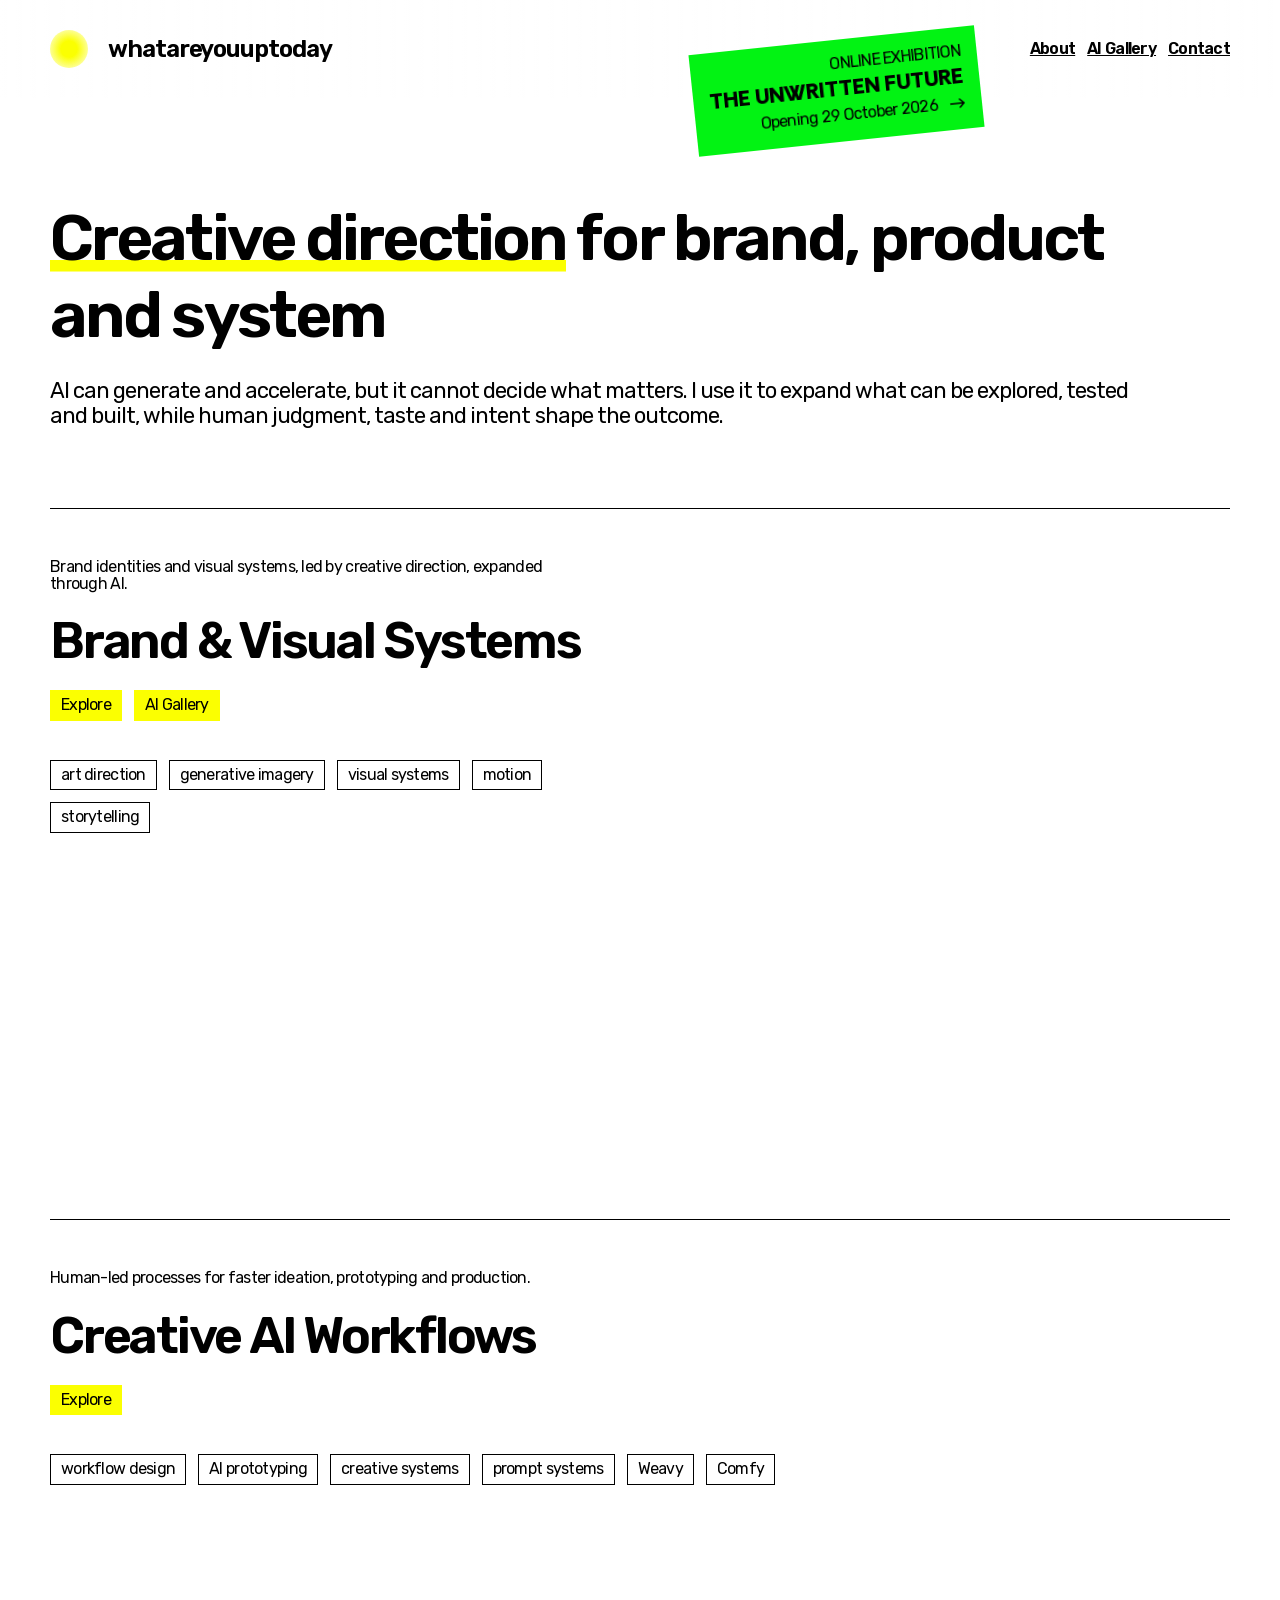
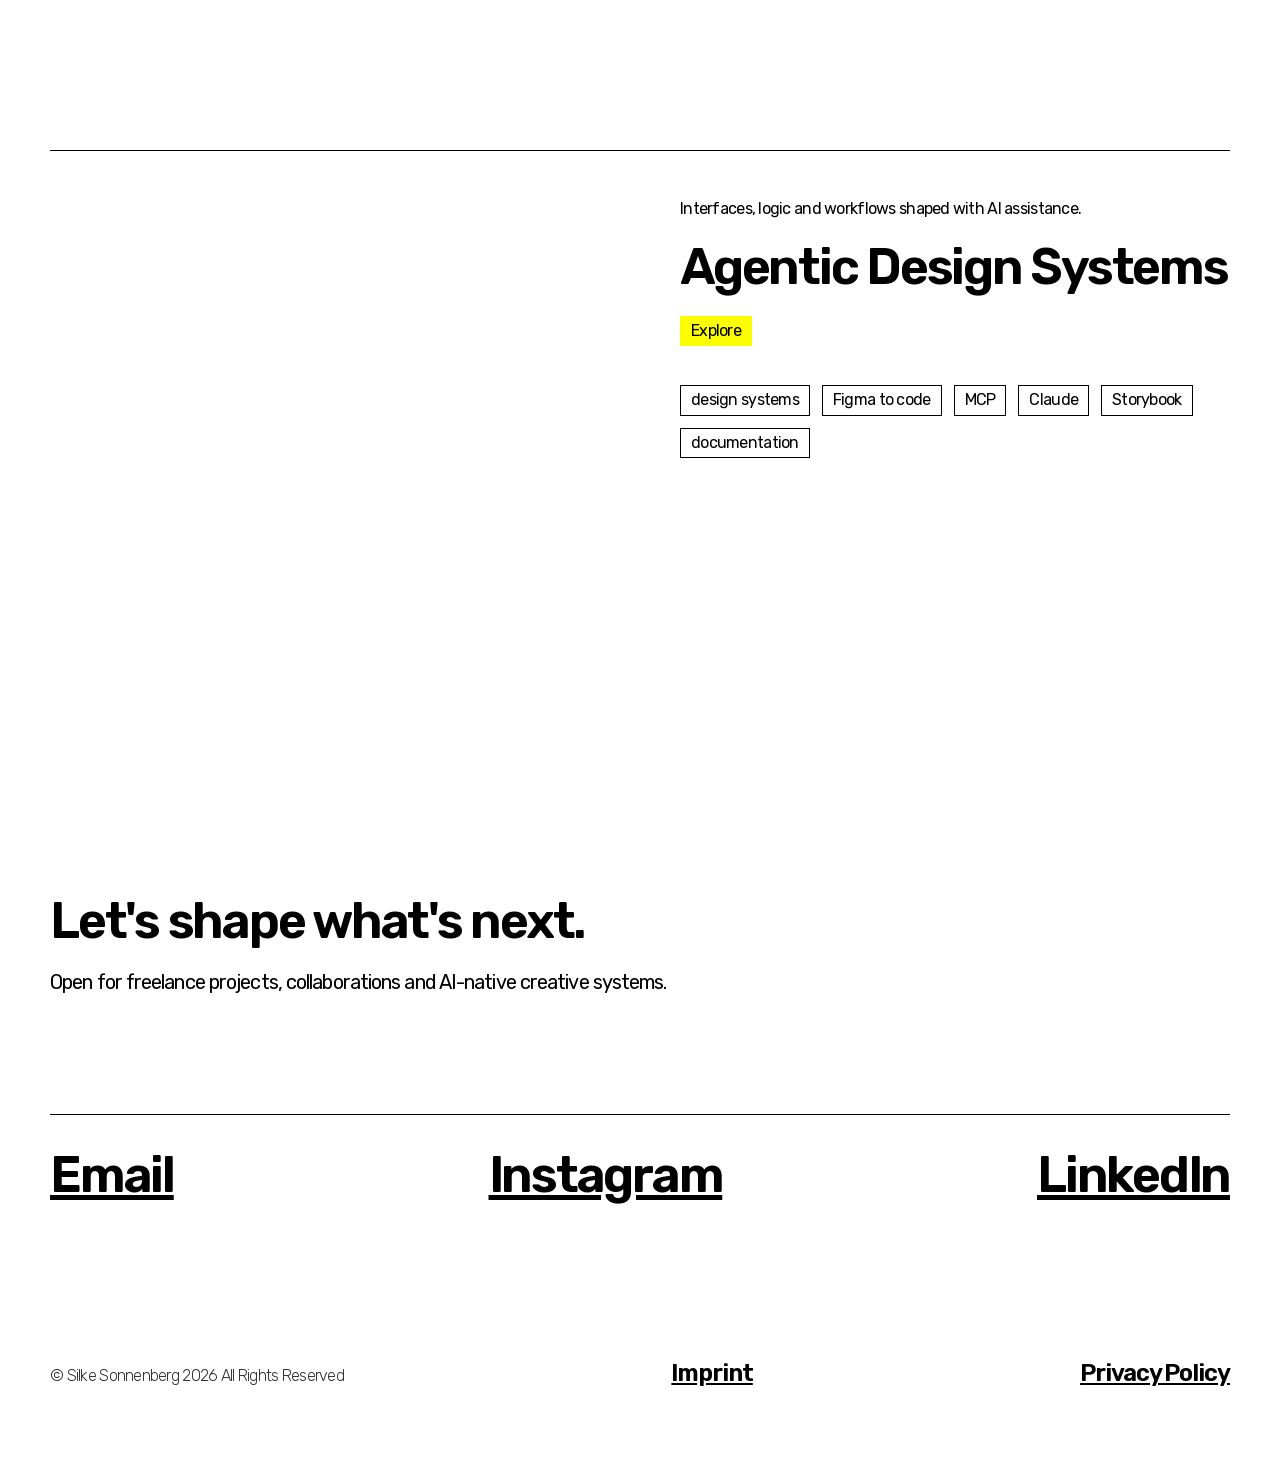
==== commit 5fe432ae: "Homepage: a badge for The Unwritten Future A green card at the top right of the homepage links to th" ====
--- a/index.html
+++ b/index.html
@@ -56,6 +56,14 @@
     <section class="content hero-text">
       <h1><span class="highlight-underline">Creative direction</span> for brand, product and system</h1>
       <p>AI can generate and accelerate, but it cannot decide what matters. I use it to expand what can be explored, tested and built, while human judgment, taste and intent shape the outcome.</p>
+      <!-- The exhibition, as the green card on its own cover: a plain link, so it is followed and read. -->
+      <a href="https://theunwrittenfuture.art/" class="exhibition-badge">
+        <span class="exhibition-badge-label">Online exhibition</span>
+        <span class="exhibition-badge-title">The Unwritten Future</span>
+        <span class="exhibition-badge-date">Opening 29 October 2026
+          <svg aria-hidden="true" viewBox="0 0 16 12" width="16" height="12" fill="none" stroke="currentColor" stroke-width="1.5" stroke-linecap="square"><path d="M1 6h13M10 2l4 4-4 4"/></svg>
+        </span>
+      </a>
     </section>
 
     <!-- Project: Brand & Visual Systems -->
@@ -185,6 +193,7 @@
 
     document.querySelectorAll('video source[src*="flow.mp4"]').forEach(s => { s.parentElement.playbackRate = 2; });
   </script>
+<script defer src="/cursor.js"></script>
 <script defer src="/_vercel/insights/script.js"></script>
 <script defer src="/_vercel/speed-insights/script.js"></script>
 </body>
--- a/styles.css
+++ b/styles.css
@@ -27,6 +27,16 @@
   src: url(fonts/rubik-latin.woff2) format('woff2');
 }
 
+/* Rethink Sans, self-hosted like Rubik: only for the exhibition's title on
+   its badge, set as the exhibition sets it (theunwrittenfuture.art). */
+@font-face {
+  font-family: 'Rethink Sans';
+  font-style: normal;
+  font-weight: 800;
+  font-display: swap;
+  src: url(fonts/rethink-sans-latin.woff2) format('woff2');
+}
+
 /* Reset & Base */
 *, *::before, *::after {
   margin: 0;
@@ -252,8 +262,14 @@
   text-decoration: none;
 }
 
-.mobile-overlay a:hover {
-  text-decoration: underline;
+/* Gated to pointer devices. The overlay is shown by viewport width, so a mouse
+   in a narrow window still gets the underline as an affordance, while on touch
+   it only ever left a stuck underline on the tapped link after the tap. Touch
+   feedback there is the tap ripple. */
+@media (hover: hover) {
+  .mobile-overlay a:hover {
+    text-decoration: underline;
+  }
 }
 
 /* Secondary links (Home, Contact) de-emphasized at the wordmark size */
@@ -267,27 +283,50 @@
    Button
    ========================================== */
 
-.btn {
+/* Shared button typography and box. Colors are set per variant below
+   (.btn = accent fill, .filter-btn = outlined chip in the AI Gallery). */
+.btn,
+.filter-btn {
   display: inline-flex;
   align-items: center;
   justify-content: center;
-  padding: 6px 10px;
-  background: #fbff01;
-  border: 1px solid #fbff01;
+  padding: 6px 10px; /* button-padding-v / button-padding-h */
   font-family: 'Rubik', sans-serif;
   font-weight: 400;
-  font-size: 16px;
+  font-size: 16px; /* link/ */
   line-height: 1.03;
   letter-spacing: -0.72px;
   color: #000;
   text-decoration: none;
   cursor: pointer;
-  transition: background 0.2s, transform 0.2s;
-}
-
-.btn:hover {
-  background: #e8ec00;
-  transform: translateY(-1px);
+  transition: background 0.2s, border-color 0.2s, color 0.2s, transform 0.2s;
+}
+
+.btn {
+  background: #fbff01;
+  border: 1px solid #fbff01;
+}
+
+/* Hover styles are gated: on touch, :hover sticks after a tap, which would leave
+   a tapped button sitting black. */
+@media (hover: hover) {
+  .btn:hover {
+    background: #000;
+    border-color: #000;
+    color: #fff;
+    transform: translateY(-1px);
+  }
+}
+
+/* Press state, which is what touch devices get instead of the gated hover.
+   transition: none so a short tap snaps to black rather than easing only part
+   of the way there and back. */
+.btn:active,
+.filter-btn:active {
+  background: #000;
+  border-color: #000;
+  color: #fff;
+  transition: none;
 }
 
 /* ==========================================
@@ -317,6 +356,113 @@
 
 .hero-text .btn {
   margin-top: 20px;
+}
+
+/* The exhibition The Unwritten Future (theunwrittenfuture.art), as the green
+   card on its own cover: its green, square, a little off the grid, and now
+   and then it wobbles like a note in a draught. On desktop it hangs at the
+   top right, over the headline, and scrolls away with the page; on tablet
+   and phone it follows the text at the right. */
+.exhibition-badge {
+  width: fit-content;
+  margin-top: 40px;
+  margin-left: auto;
+  display: flex;
+  flex-direction: column;
+  align-items: flex-end;
+  gap: 4px;
+  padding: 16px;
+  background: #02f313;
+  color: #000;
+  text-align: right;
+  text-decoration: none;
+  transform: rotate(-6deg);
+  animation: badge-wobble 4.5s ease-in-out 2.4s infinite;
+}
+
+.exhibition-badge-label {
+  font-weight: 400;
+  font-size: 16px;
+  line-height: 1.03;
+  letter-spacing: -0.72px;
+  text-transform: uppercase;
+}
+
+/* In the exhibition's own type, as its wordmark: Rethink Sans, extra bold,
+   capitals, not tightened. */
+.exhibition-badge-title {
+  font-family: 'Rethink Sans', 'Rubik', sans-serif;
+  font-weight: 800;
+  font-size: 22px;
+  line-height: 1.15;
+  text-transform: uppercase;
+  white-space: nowrap;
+}
+
+.exhibition-badge-date {
+  display: inline-flex;
+  align-items: center;
+  gap: 12px;
+  font-weight: 400;
+  font-size: 16px;
+  line-height: 1.25;
+  letter-spacing: -0.72px;
+  white-space: nowrap;
+}
+
+.exhibition-badge-date svg {
+  flex-shrink: 0;
+  transition: transform 0.5s;
+}
+
+@media (hover: hover) {
+  .exhibition-badge:hover .exhibition-badge-date {
+    text-decoration: underline;
+    text-underline-offset: 4px;
+  }
+
+  .exhibition-badge:hover .exhibition-badge-date svg {
+    transform: translateX(4px);
+  }
+}
+
+/* The wobble takes the first fifth of each round; the rest it holds still. */
+@keyframes badge-wobble {
+  0%, 20%, 100% { transform: rotate(-6deg); }
+  4%  { transform: rotate(-2deg); }
+  8%  { transform: rotate(-9deg); }
+  12% { transform: rotate(-4deg); }
+  16% { transform: rotate(-7deg); }
+}
+
+@media (prefers-reduced-motion: reduce) {
+  .exhibition-badge {
+    animation: none;
+  }
+}
+
+/* A step smaller on a phone; the label and date stay at the site's 16. */
+@media (max-width: 768px) {
+  .exhibition-badge {
+    padding: 12px;
+  }
+
+  .exhibition-badge-title {
+    font-size: 20px;
+  }
+}
+
+/* Placed on the page itself, above the nav (z-index 200): its right edge on
+   the content's, or, where the window is too narrow for that, 300 px in from
+   the window's edge, so it stays clear of the nav links. */
+@media (min-width: 1025px) {
+  .exhibition-badge {
+    position: absolute;
+    top: 40px;
+    right: max(calc((100vw - 1180px) / 2), 300px);
+    z-index: 201;
+    margin: 0;
+  }
 }
 
 /* ==========================================
@@ -1004,9 +1150,44 @@
    AI Gallery — Masonry Wall
    ========================================== */
 
+/* Filter tags above the gallery (left aligned) */
+.gallery-filter {
+  display: flex;
+  flex-wrap: wrap;
+  gap: 12px; /* element-gap-sm */
+  margin-top: 48px; /* element-gap-xl, same rhythm as the grid had */
+}
+
+/* Typography, padding and transition come from the shared .btn rule.
+   Square corners, matching the buttons and gallery tiles across the site. */
+.filter-btn {
+  appearance: none;
+  background: #fff;
+  border: 1px solid #000;
+}
+
+/* Same black fill as the selected state: hovering previews what selecting looks
+   like. Gated for touch, where :hover sticks after a tap. */
+@media (hover: hover) {
+  .filter-btn:hover {
+    background: #000;
+    border-color: #000;
+    color: #fff;
+    transform: translateY(-1px);
+  }
+}
+
+/* Selected state. Deliberately black rather than accent yellow: yellow belongs
+   to .btn, the call to action, and a filter chip is a state, not an action. */
+.filter-btn.is-active {
+  background: #000;
+  border-color: #000;
+  color: #fff;
+}
+
 .gallery-grid {
   --cols: 3;
-  margin-top: 48px;
+  margin-top: 24px; /* element-gap-lg, spacing from the filter bar above */
   /* No-JS fallback: CSS multi-column masonry */
   column-count: 3;
   column-gap: 20px;
@@ -1058,6 +1239,25 @@
   transform: none;
 }
 
+/* Two-frame swap tile: the same subject in two renderings, crossfading in
+   place. Reuses the swap-a / swap-b keyframes from the .swap-two component
+   (percentage based, so the 6s duration here just runs them faster).
+   The first frame stays in flow and defines the tile height, which is what
+   the masonry JS measures; the second is laid over it. */
+.gallery-swap {
+  position: relative;
+}
+
+.gallery-swap img + img {
+  position: absolute;
+  inset: 0;
+  height: 100%;
+  object-fit: cover;
+}
+
+.gallery-swap img:nth-child(1) { animation: swap-a 6s infinite; }
+.gallery-swap img:nth-child(2) { animation: swap-b 6s infinite; }
+
 @media (max-width: 1024px) {
   .gallery-grid {
     --cols: 2;
@@ -1066,11 +1266,13 @@
 }
 
 @media (max-width: 768px) {
+  .gallery-filter {
+    margin-top: 30px;
+  }
   .gallery-grid {
     --cols: 2;
     column-count: 2;
     column-gap: 12px;
-    margin-top: 30px;
   }
   .gallery-grid.is-masonry {
     gap: 12px;
@@ -1562,3 +1764,126 @@
     font-size: 16px;
   }
 }
+
+/* ==========================================
+   Custom Cursor
+   Added by cursor.js on fine pointers only. The dot is white and blends with
+   mix-blend-mode: difference, so it renders black on the white page and knocks
+   out the type, images and video it passes over. Kept last in the file so the
+   `cursor: none` rules win the tie against earlier `cursor: pointer` rules.
+   ========================================== */
+
+.cursor {
+  position: fixed;
+  top: 0;
+  left: 0;
+  z-index: 9999;
+  pointer-events: none;
+  will-change: transform;
+  /* The blend belongs on this element, not on the dot inside it: the transform
+     here opens a stacking context, so a blend on the inner dot would have
+     nothing to blend against and the white dot would stay invisible. */
+  mix-blend-mode: difference;
+}
+
+.cursor-dot {
+  display: block;
+  width: 24px;
+  height: 24px;
+  margin: -12px 0 0 -12px;
+  border-radius: 50%;
+  background: #ffffff;
+  opacity: 0;
+  transform: scale(1);
+  transition: transform 0.35s cubic-bezier(0.22, 0.8, 0.24, 1), opacity 0.25s ease;
+}
+
+.cursor.is-visible .cursor-dot {
+  opacity: 1;
+}
+
+/* Over links and buttons */
+.cursor.is-hover .cursor-dot {
+  transform: scale(3);
+}
+
+.cursor.is-down .cursor-dot {
+  transform: scale(0.75);
+}
+
+.cursor.is-hover.is-down .cursor-dot {
+  transform: scale(2.6);
+}
+
+/* Accent-yellow surfaces: the logo and the marker highlight. Inverting #FBFF01
+   gives blue, so here the dot drops the blend and goes solid black instead.
+   Buttons are not in this list: they fill black on hover, and a black dot on a
+   black button goes invisible and punches a hole through the white label. */
+.cursor.on-accent {
+  mix-blend-mode: normal;
+}
+
+.cursor.on-accent .cursor-dot {
+  background: #000000;
+  /* Snappier than the default: arriving from a link the dot is at 3x, and a slow
+     shrink would park a large black disc on the yellow. */
+  transition: transform 0.15s ease, opacity 0.25s ease;
+}
+
+.cursor.on-accent.is-hover .cursor-dot {
+  transform: scale(1);
+}
+
+.cursor.on-accent.is-hover.is-down .cursor-dot {
+  transform: scale(0.75);
+}
+
+.cursor-enabled,
+.cursor-enabled * {
+  cursor: none;
+}
+
+/* Touch tap ripple. Same dot and same blend as the pointer cursor, so a tap on
+   a phone or iPad shows the effect the desktop cursor gives continuously. */
+.cursor.is-tap .cursor-dot {
+  animation: cursor-tap 0.5s cubic-bezier(0.22, 0.8, 0.24, 1) forwards;
+}
+
+/* Stays fully opaque through the first third, so the circle actually reads
+   before it fades. A straight fade-from-1 disappears almost immediately under
+   this easing. */
+@keyframes cursor-tap {
+  0% {
+    opacity: 1;
+    transform: scale(0.5);
+  }
+  35% {
+    opacity: 1;
+    transform: scale(2.2);
+  }
+  100% {
+    opacity: 0;
+    transform: scale(3.4);
+  }
+}
+
+@media (prefers-reduced-motion: reduce) {
+  .cursor-dot {
+    transition: opacity 0.25s ease;
+  }
+
+  .cursor.is-tap .cursor-dot {
+    animation: none;
+  }
+
+  /* Hold the swap tile on its first frame instead of cycling. The overlay
+     needs opacity 0 explicitly: with the animation off it would otherwise
+     sit on top at full opacity and hide the frame underneath. */
+  .gallery-swap img {
+    animation: none;
+  }
+
+  .gallery-swap img + img {
+    opacity: 0;
+  }
+}
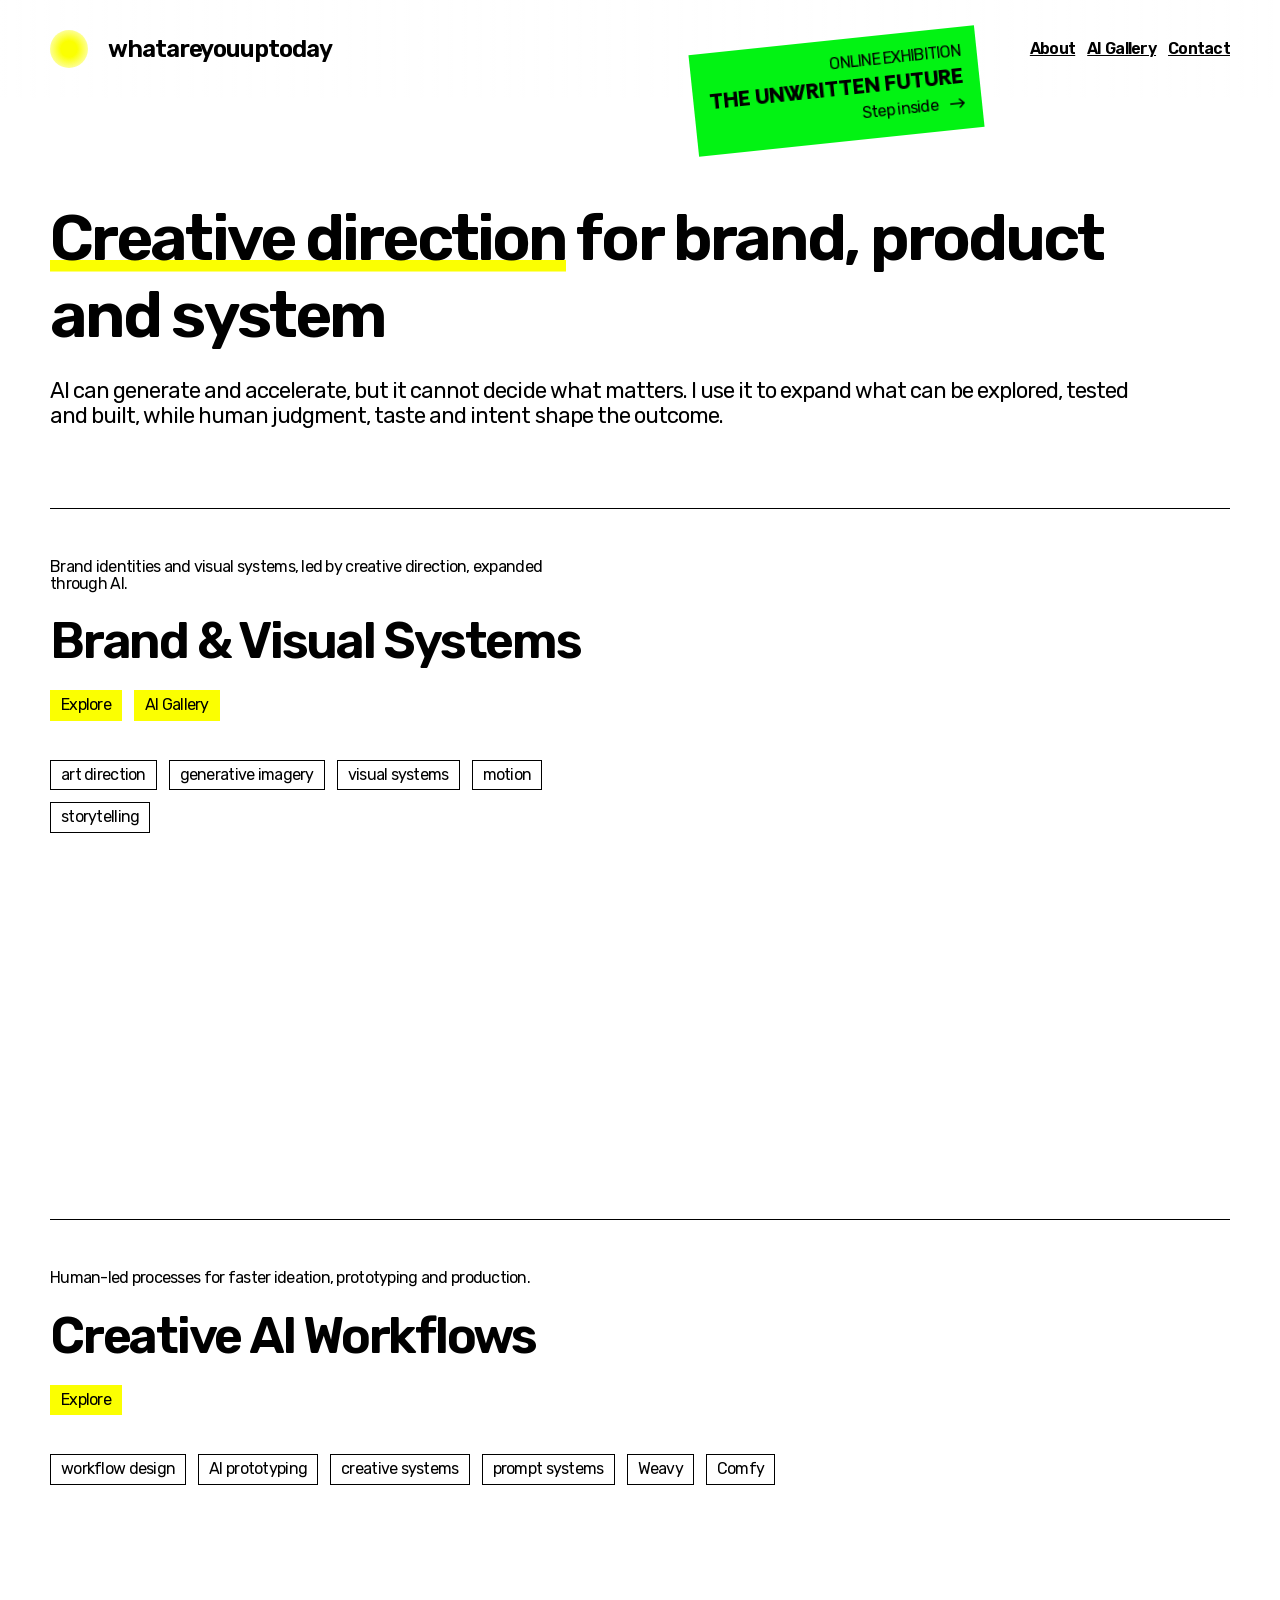
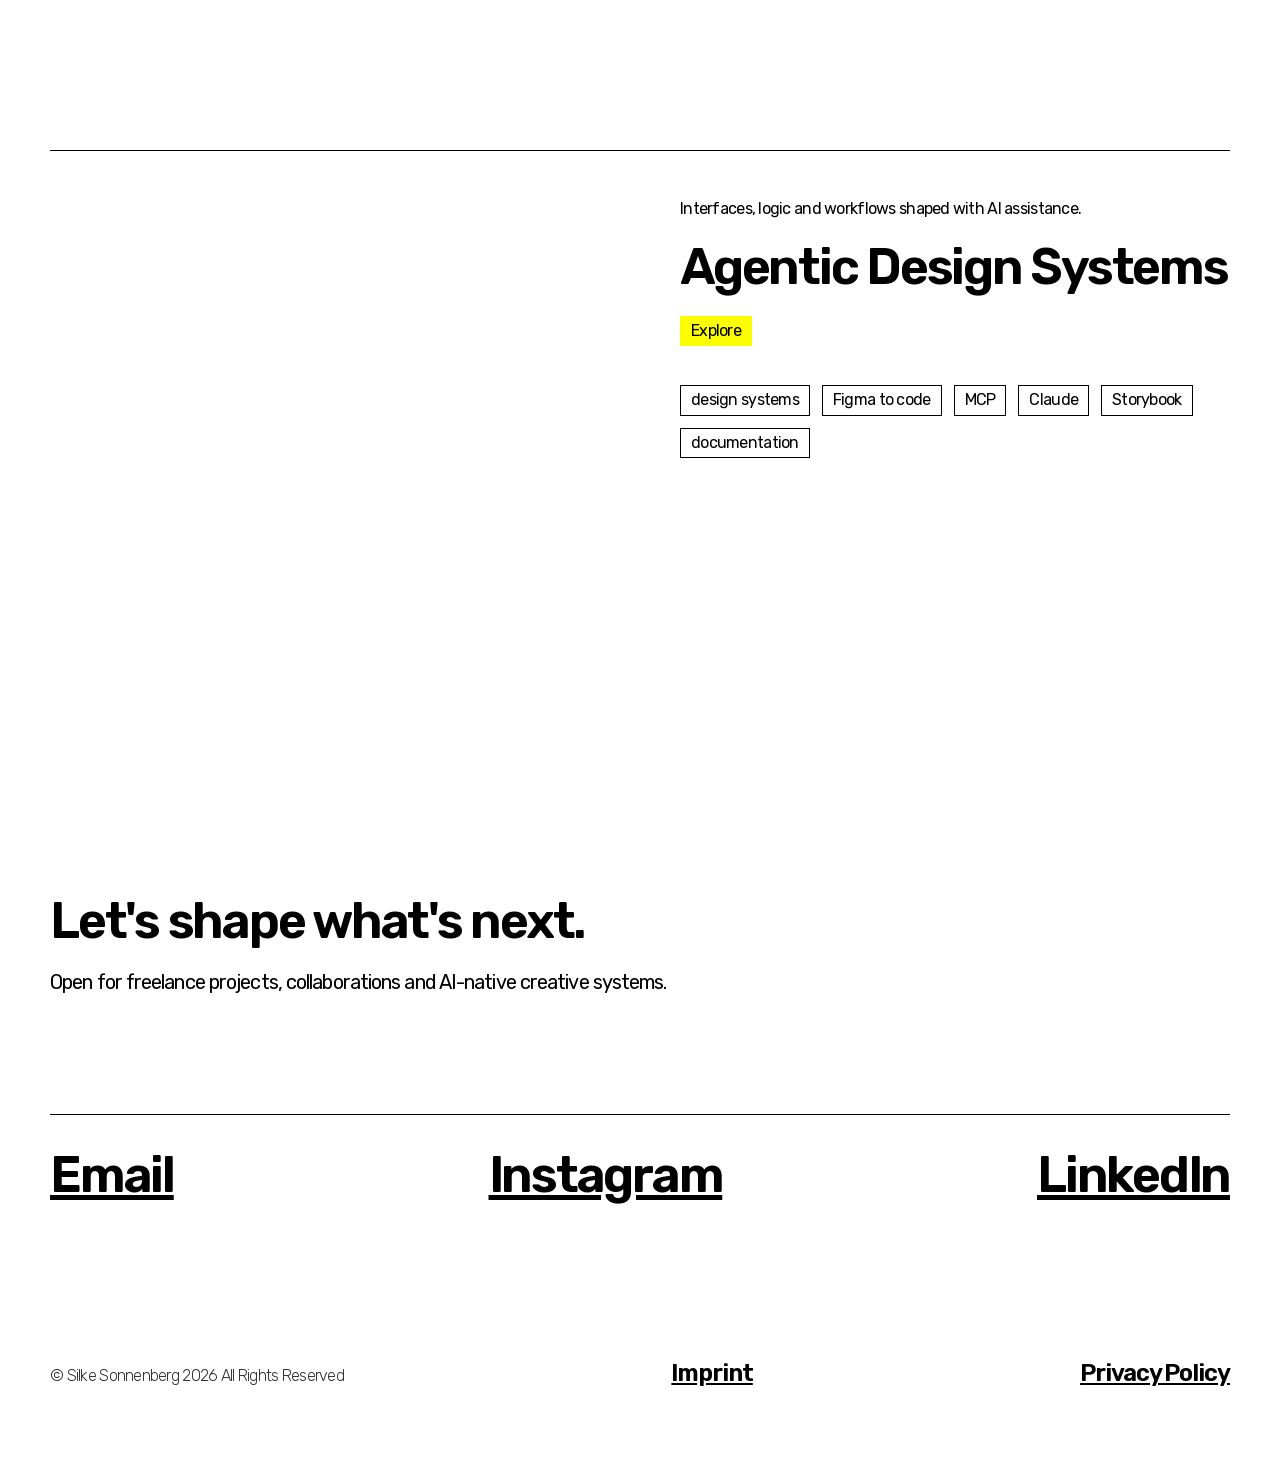
==== commit 7060116d: "Homepage: badge reads 'Step inside' now the exhibition is open The opening date had passed, so the b" ====
--- a/index.html
+++ b/index.html
@@ -60,7 +60,7 @@
       <a href="https://theunwrittenfuture.art/" class="exhibition-badge">
         <span class="exhibition-badge-label">Online exhibition</span>
         <span class="exhibition-badge-title">The Unwritten Future</span>
-        <span class="exhibition-badge-date">Opening 29 October 2026
+        <span class="exhibition-badge-date">Step inside
           <svg aria-hidden="true" viewBox="0 0 16 12" width="16" height="12" fill="none" stroke="currentColor" stroke-width="1.5" stroke-linecap="square"><path d="M1 6h13M10 2l4 4-4 4"/></svg>
         </span>
       </a>
